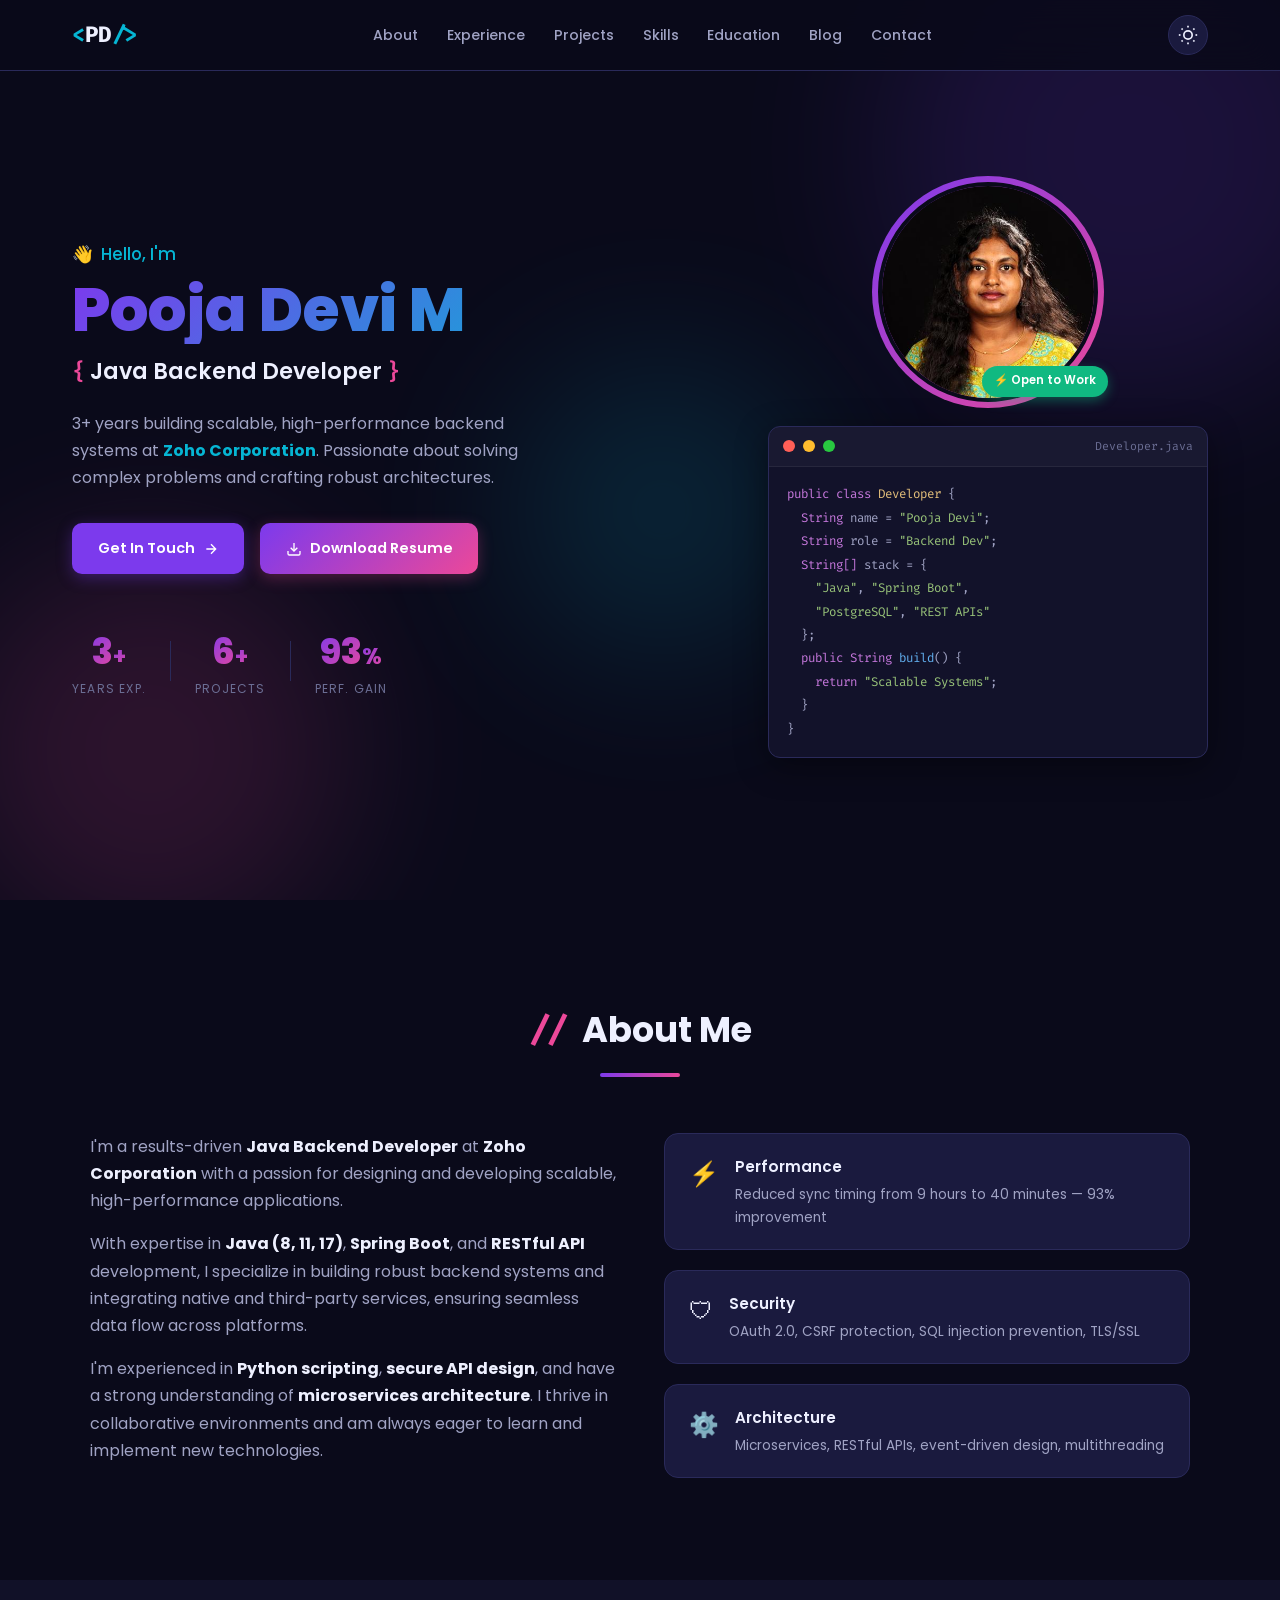
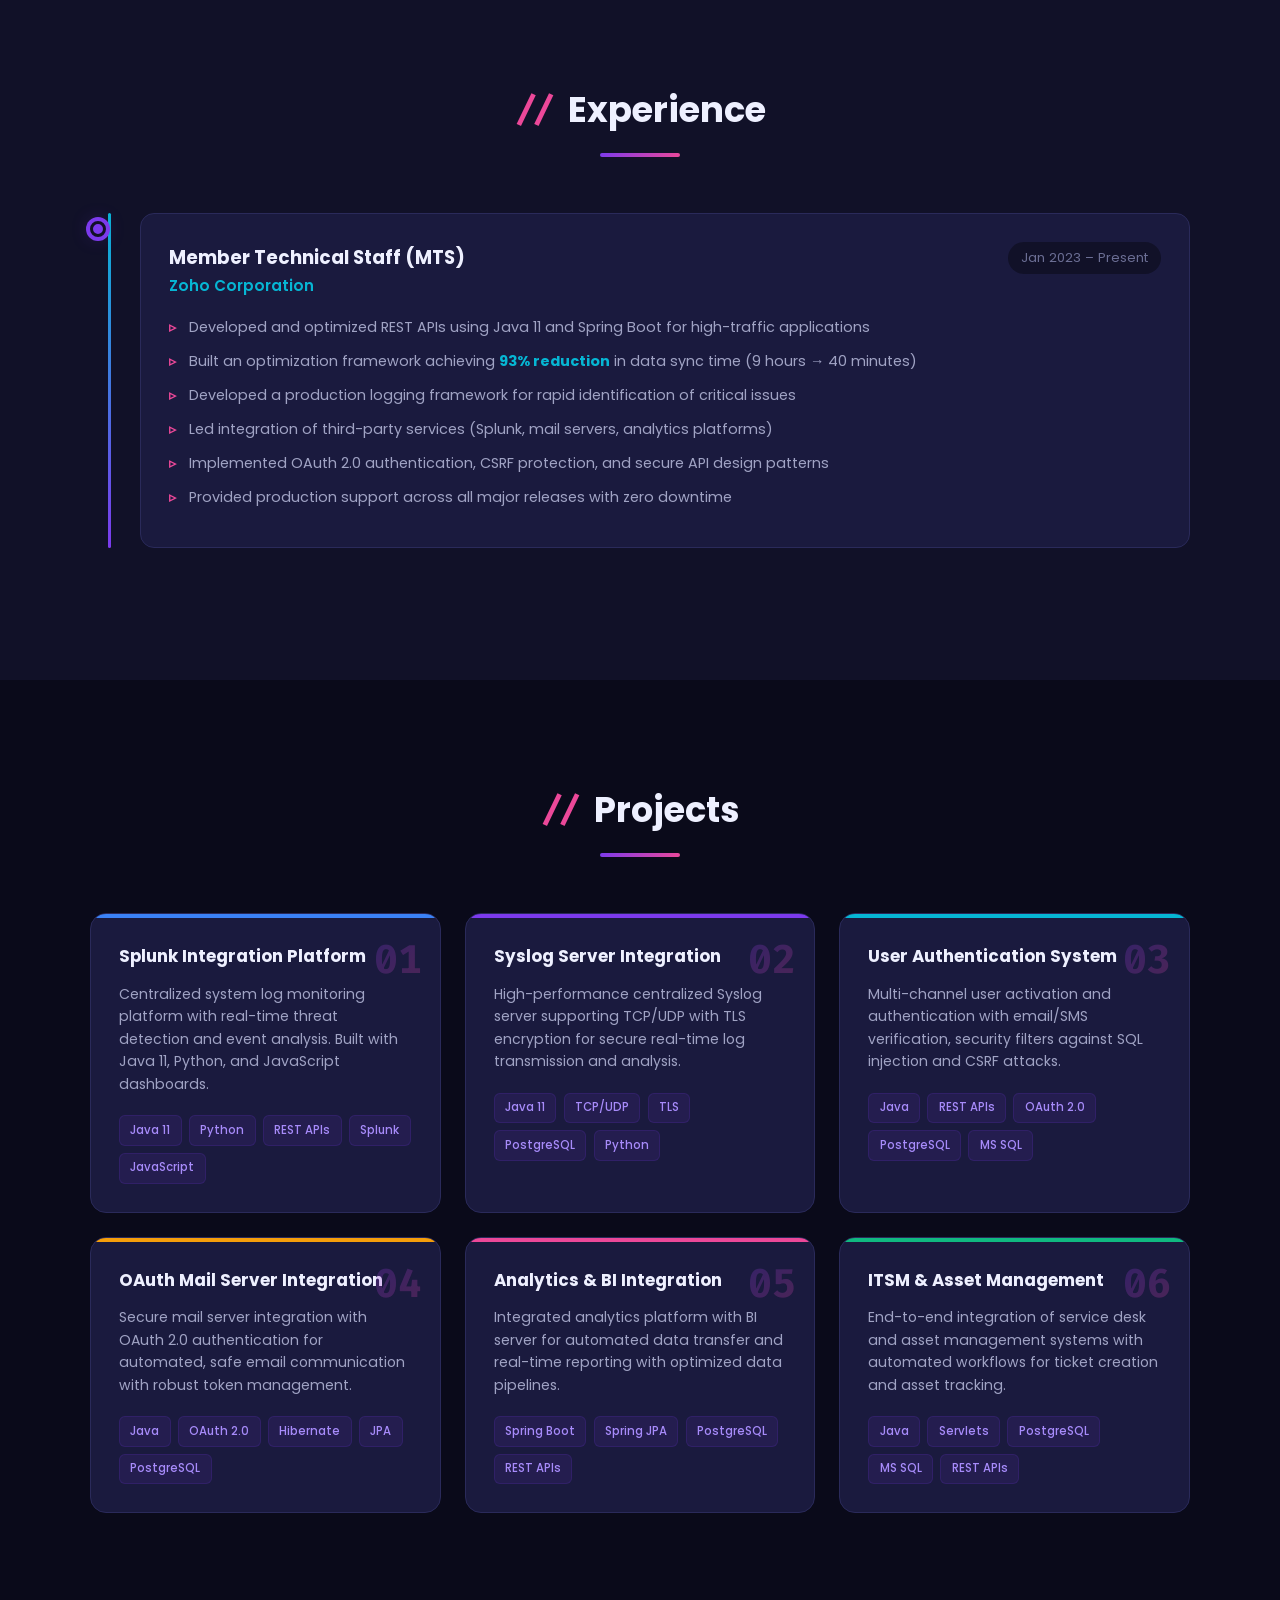
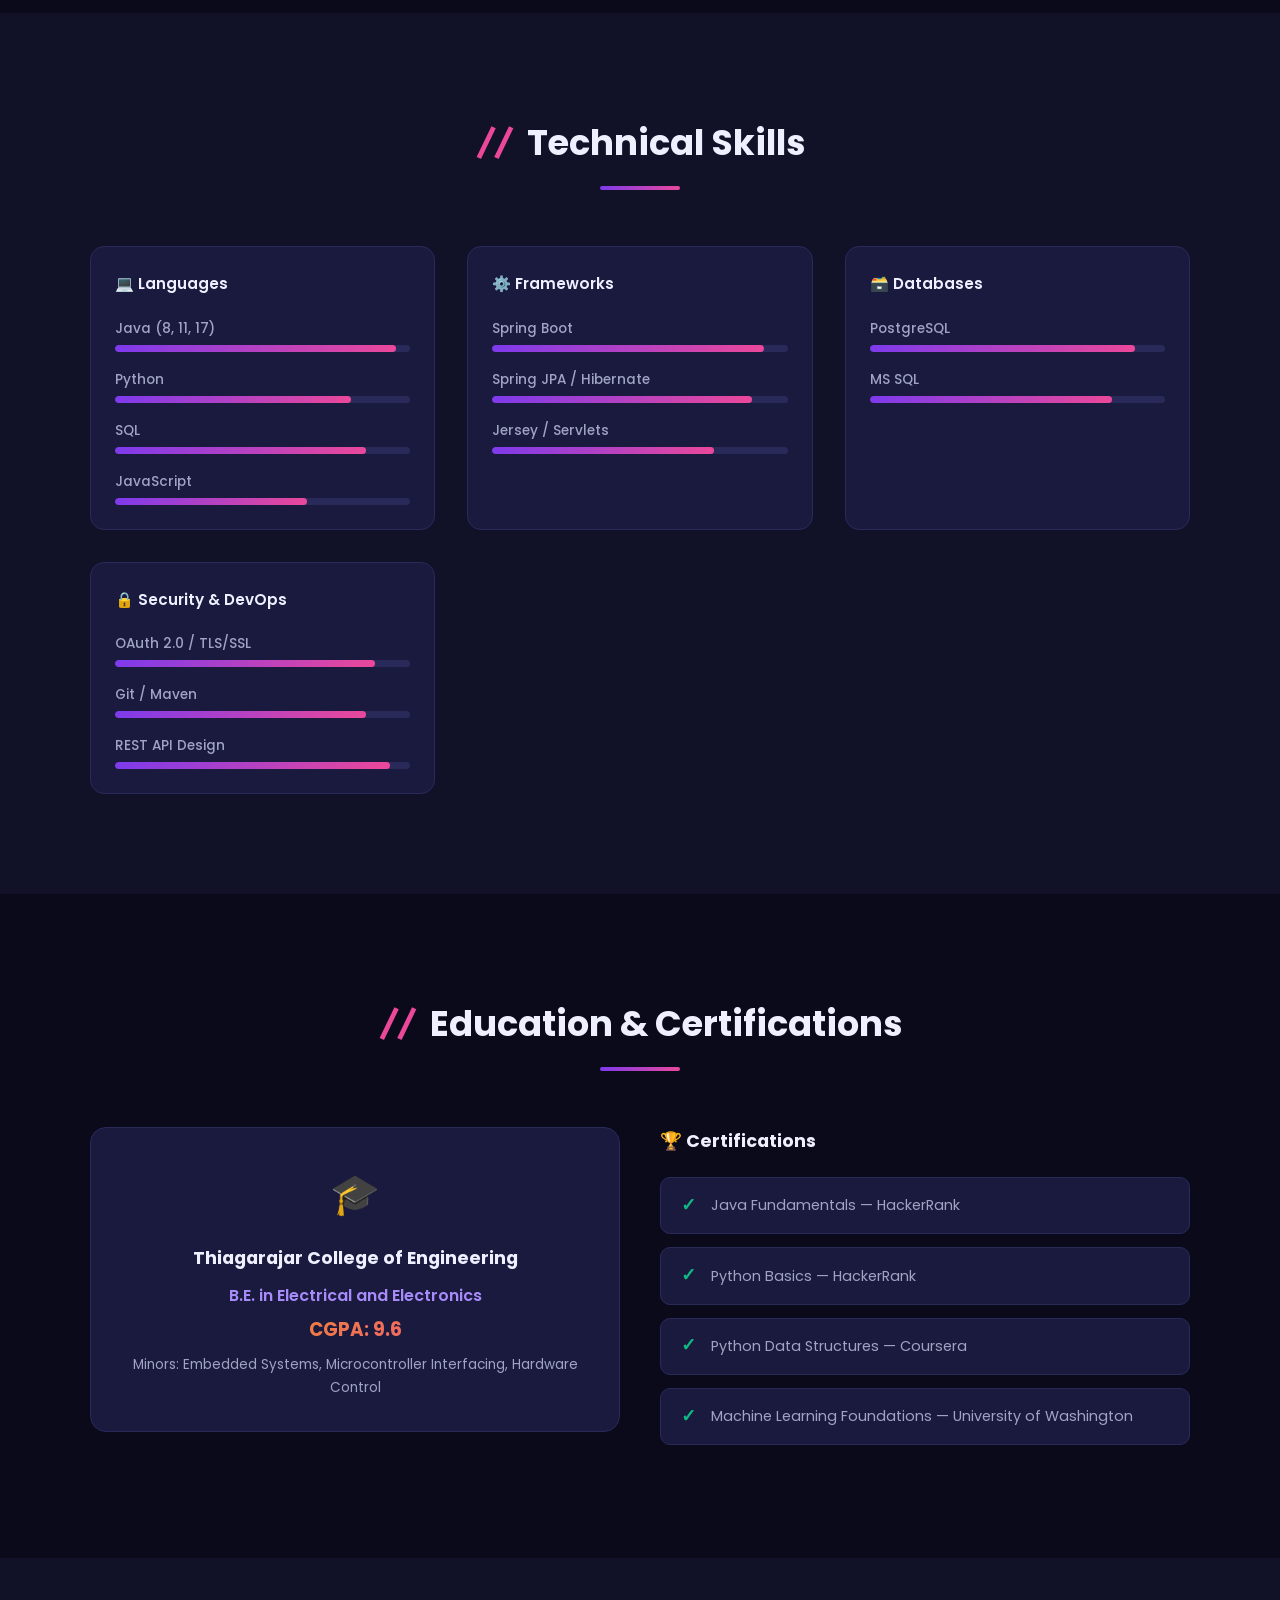
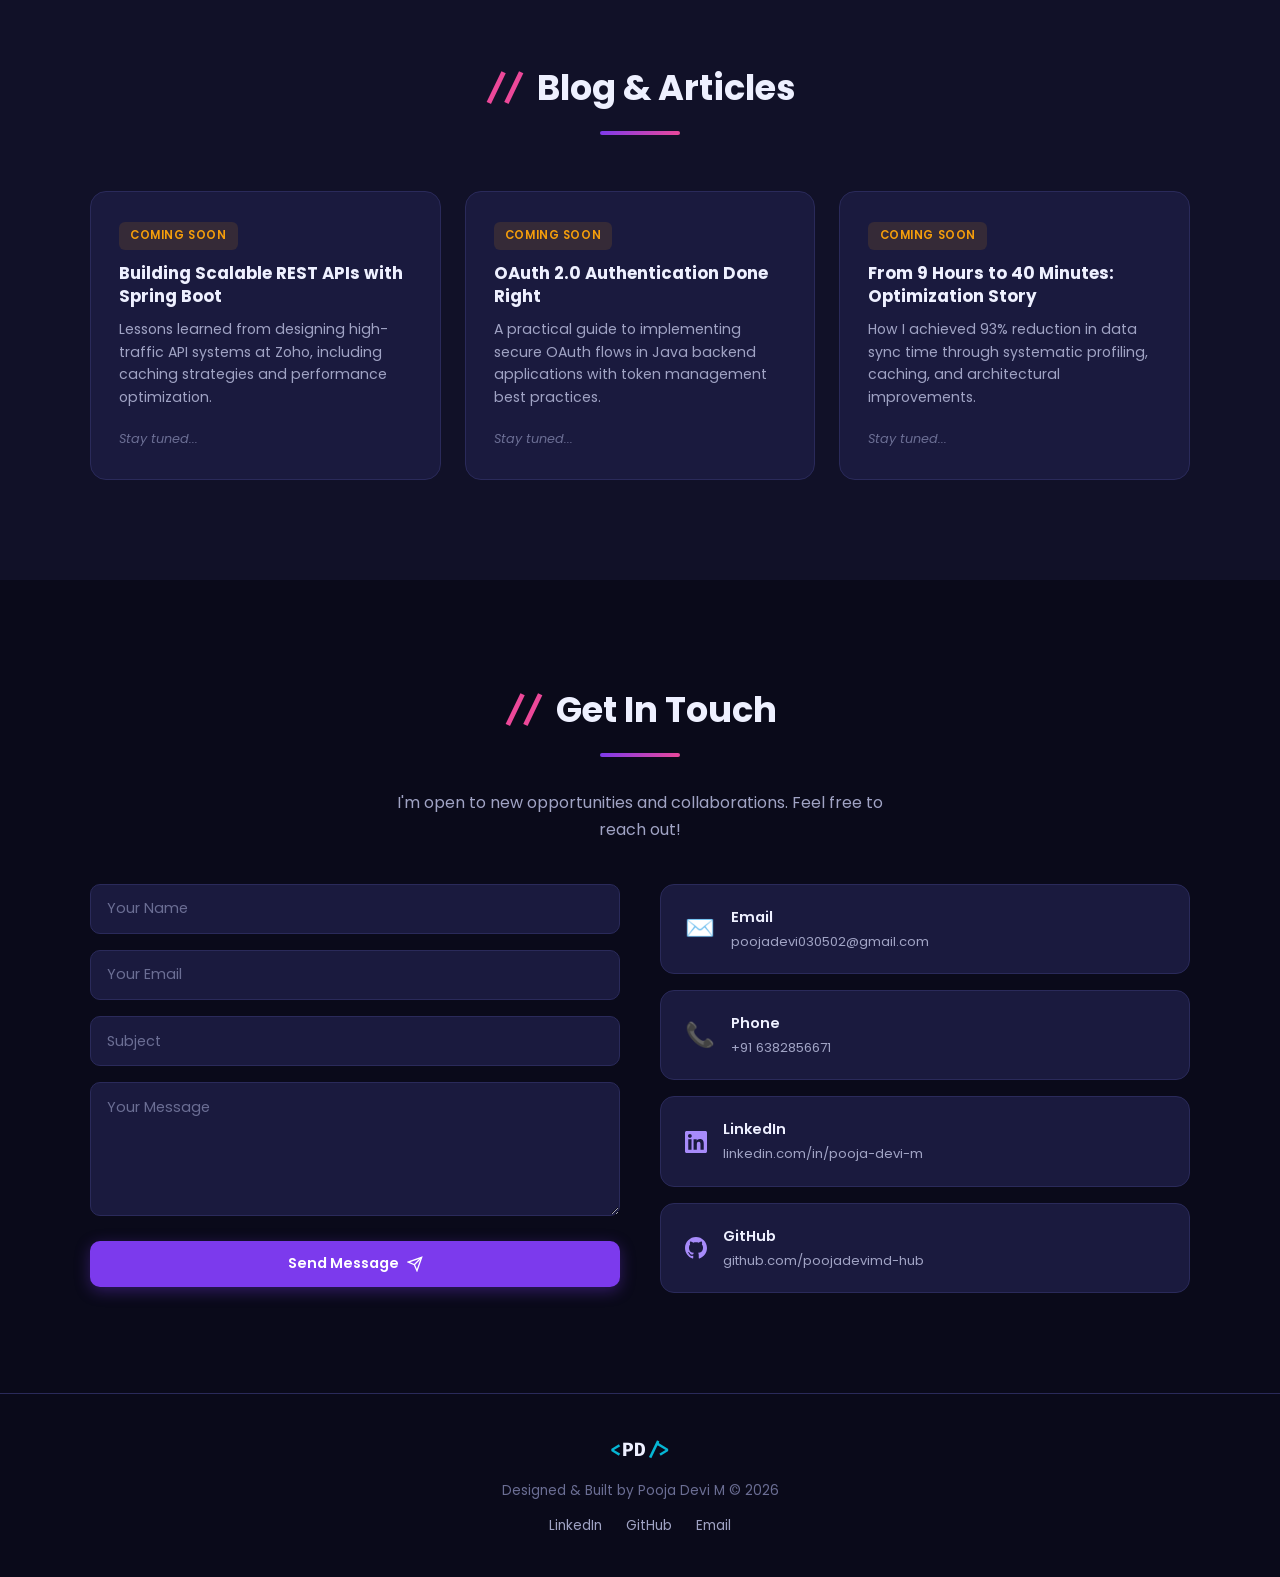
==== index.html @ 7bd1b2b3 "Initial commit: Portfolio website" ====
<!DOCTYPE html>
<html lang="en" data-theme="dark">
<head>
    <meta charset="UTF-8">
    <meta name="viewport" content="width=device-width, initial-scale=1.0">
    <title>Pooja Devi M | Java Backend Developer</title>
    <meta name="description" content="Portfolio of Pooja Devi M — Java Backend Developer with 3+ years at Zoho Corporation. Spring Boot, REST APIs, Microservices.">
    <link rel="preconnect" href="https://fonts.googleapis.com">
    <link href="https://fonts.googleapis.com/css2?family=Poppins:wght@300;400;500;600;700;800;900&family=Fira+Code:wght@400;500&display=swap" rel="stylesheet">
    <link rel="stylesheet" href="style.css">
</head>
<body>
    <!-- Navigation -->
    <nav class="navbar" id="navbar">
        <div class="nav-container">
            <a href="#hero" class="nav-logo"><span class="logo-bracket">&lt;</span>PD<span class="logo-bracket">/&gt;</span></a>
            <ul class="nav-links" id="navLinks">
                <li><a href="#about">About</a></li>
                <li><a href="#experience">Experience</a></li>
                <li><a href="#projects">Projects</a></li>
                <li><a href="#skills">Skills</a></li>
                <li><a href="#education">Education</a></li>
                <li><a href="#blog">Blog</a></li>
                <li><a href="#contact">Contact</a></li>
            </ul>
            <div class="nav-right">
                <button class="theme-toggle" id="themeToggle" aria-label="Toggle theme">
                    <svg class="icon-sun" width="20" height="20" viewBox="0 0 24 24" fill="none" stroke="currentColor" stroke-width="2"><circle cx="12" cy="12" r="5"/><line x1="12" y1="1" x2="12" y2="3"/><line x1="12" y1="21" x2="12" y2="23"/><line x1="4.22" y1="4.22" x2="5.64" y2="5.64"/><line x1="18.36" y1="18.36" x2="19.78" y2="19.78"/><line x1="1" y1="12" x2="3" y2="12"/><line x1="21" y1="12" x2="23" y2="12"/><line x1="4.22" y1="19.78" x2="5.64" y2="18.36"/><line x1="18.36" y1="5.64" x2="19.78" y2="4.22"/></svg>
                    <svg class="icon-moon" width="20" height="20" viewBox="0 0 24 24" fill="none" stroke="currentColor" stroke-width="2"><path d="M21 12.79A9 9 0 1 1 11.21 3 7 7 0 0 0 21 12.79z"/></svg>
                </button>
                <button class="nav-toggle" id="navToggle" aria-label="Toggle navigation">
                    <span></span><span></span><span></span>
                </button>
            </div>
        </div>
    </nav>

    <!-- Hero Section -->
    <section class="hero" id="hero">
        <div class="hero-bg-shapes">
            <div class="shape shape-1"></div>
            <div class="shape shape-2"></div>
            <div class="shape shape-3"></div>
        </div>
        <div class="hero-container">
            <div class="hero-content">
                <p class="hero-greeting">
                    <span class="greeting-wave">&#128075;</span> Hello, I'm
                </p>
                <h1 class="hero-name">Pooja Devi M</h1>
                <h2 class="hero-title">
                    <span class="title-prefix">&#123;</span>
                    Java Backend Developer
                    <span class="title-prefix">&#125;</span>
                </h2>
                <p class="hero-desc">3+ years building scalable, high-performance backend systems at <strong>Zoho Corporation</strong>. Passionate about solving complex problems and crafting robust architectures.</p>
                <div class="hero-buttons">
                    <a href="#contact" class="btn btn-primary">
                        <span>Get In Touch</span>
                        <svg width="16" height="16" viewBox="0 0 24 24" fill="none" stroke="currentColor" stroke-width="2"><path d="M5 12h14M12 5l7 7-7 7"/></svg>
                    </a>
                    <a href="CV_Pooja_Devi.pdf" download class="btn btn-gradient">
                        <svg width="16" height="16" viewBox="0 0 24 24" fill="none" stroke="currentColor" stroke-width="2"><path d="M21 15v4a2 2 0 0 1-2 2H5a2 2 0 0 1-2-2v-4"/><polyline points="7 10 12 15 17 10"/><line x1="12" y1="15" x2="12" y2="3"/></svg>
                        <span>Download Resume</span>
                    </a>
                </div>
                <div class="hero-stats">
                    <div class="stat">
                        <span class="stat-number" data-count="3">0</span><span class="stat-plus">+</span>
                        <span class="stat-label">Years Exp.</span>
                    </div>
                    <div class="stat-divider"></div>
                    <div class="stat">
                        <span class="stat-number" data-count="6">0</span><span class="stat-plus">+</span>
                        <span class="stat-label">Projects</span>
                    </div>
                    <div class="stat-divider"></div>
                    <div class="stat">
                        <span class="stat-number" data-count="93">0</span><span class="stat-plus">%</span>
                        <span class="stat-label">Perf. Gain</span>
                    </div>
                </div>
            </div>
            <div class="hero-visual">
                <div class="profile-wrapper">
                    <div class="profile-ring"></div>
                    <img src="pooja.png" alt="Pooja Devi M" class="profile-photo">
                    <div class="profile-badge">
                        <span>&#9889;</span> Open to Work
                    </div>
                </div>
                <div class="code-window">
                    <div class="code-header">
                        <span class="dot red"></span>
                        <span class="dot yellow"></span>
                        <span class="dot green"></span>
                        <span class="code-filename">Developer.java</span>
                    </div>
                    <pre class="code-body"><code><span class="kw">public class</span> <span class="cls">Developer</span> {
  <span class="kw">String</span> name = <span class="str">"Pooja Devi"</span>;
  <span class="kw">String</span> role = <span class="str">"Backend Dev"</span>;
  <span class="kw">String[]</span> stack = {
    <span class="str">"Java"</span>, <span class="str">"Spring Boot"</span>,
    <span class="str">"PostgreSQL"</span>, <span class="str">"REST APIs"</span>
  };
  <span class="kw">public String</span> <span class="fn">build</span>() {
    <span class="kw">return</span> <span class="str">"Scalable Systems"</span>;
  }
}</code></pre>
                </div>
            </div>
        </div>
    </section>

    <!-- About Section -->
    <section class="section" id="about">
        <div class="container">
            <h2 class="section-title"><span class="title-accent">//</span> About Me</h2>
            <div class="about-grid">
                <div class="about-text">
                    <p>I'm a results-driven <strong>Java Backend Developer</strong> at <strong>Zoho Corporation</strong> with a passion for designing and developing scalable, high-performance applications.</p>
                    <p>With expertise in <strong>Java (8, 11, 17)</strong>, <strong>Spring Boot</strong>, and <strong>RESTful API</strong> development, I specialize in building robust backend systems and integrating native and third-party services, ensuring seamless data flow across platforms.</p>
                    <p>I'm experienced in <strong>Python scripting</strong>, <strong>secure API design</strong>, and have a strong understanding of <strong>microservices architecture</strong>. I thrive in collaborative environments and am always eager to learn and implement new technologies.</p>
                </div>
                <div class="about-highlights">
                    <div class="highlight-card">
                        <div class="highlight-icon">&#9889;</div>
                        <div>
                            <h3>Performance</h3>
                            <p>Reduced sync timing from 9 hours to 40 minutes &mdash; 93% improvement</p>
                        </div>
                    </div>
                    <div class="highlight-card">
                        <div class="highlight-icon">&#128737;</div>
                        <div>
                            <h3>Security</h3>
                            <p>OAuth 2.0, CSRF protection, SQL injection prevention, TLS/SSL</p>
                        </div>
                    </div>
                    <div class="highlight-card">
                        <div class="highlight-icon">&#9881;&#65039;</div>
                        <div>
                            <h3>Architecture</h3>
                            <p>Microservices, RESTful APIs, event-driven design, multithreading</p>
                        </div>
                    </div>
                </div>
            </div>
        </div>
    </section>

    <!-- Experience Section -->
    <section class="section section-alt" id="experience">
        <div class="container">
            <h2 class="section-title"><span class="title-accent">//</span> Experience</h2>
            <div class="timeline">
                <div class="timeline-item">
                    <div class="timeline-marker">
                        <div class="timeline-dot"></div>
                    </div>
                    <div class="timeline-content">
                        <div class="timeline-header">
                            <div>
                                <h3>Member Technical Staff (MTS)</h3>
                                <span class="timeline-company">Zoho Corporation</span>
                            </div>
                            <span class="timeline-date">Jan 2023 &ndash; Present</span>
                        </div>
                        <ul class="timeline-details">
                            <li>Developed and optimized REST APIs using Java 11 and Spring Boot for high-traffic applications</li>
                            <li>Built an optimization framework achieving <strong>93% reduction</strong> in data sync time (9 hours &rarr; 40 minutes)</li>
                            <li>Developed a production logging framework for rapid identification of critical issues</li>
                            <li>Led integration of third-party services (Splunk, mail servers, analytics platforms)</li>
                            <li>Implemented OAuth 2.0 authentication, CSRF protection, and secure API design patterns</li>
                            <li>Provided production support across all major releases with zero downtime</li>
                        </ul>
                    </div>
                </div>
            </div>
        </div>
    </section>

    <!-- Projects Section -->
    <section class="section" id="projects">
        <div class="container">
            <h2 class="section-title"><span class="title-accent">//</span> Projects</h2>
            <div class="projects-grid">
                <div class="project-card" data-color="blue">
                    <div class="project-number">01</div>
                    <h3>Splunk Integration Platform</h3>
                    <p>Centralized system log monitoring platform with real-time threat detection and event analysis. Built with Java 11, Python, and JavaScript dashboards.</p>
                    <div class="project-tags">
                        <span>Java 11</span><span>Python</span><span>REST APIs</span><span>Splunk</span><span>JavaScript</span>
                    </div>
                </div>
                <div class="project-card" data-color="purple">
                    <div class="project-number">02</div>
                    <h3>Syslog Server Integration</h3>
                    <p>High-performance centralized Syslog server supporting TCP/UDP with TLS encryption for secure real-time log transmission and analysis.</p>
                    <div class="project-tags">
                        <span>Java 11</span><span>TCP/UDP</span><span>TLS</span><span>PostgreSQL</span><span>Python</span>
                    </div>
                </div>
                <div class="project-card" data-color="teal">
                    <div class="project-number">03</div>
                    <h3>User Authentication System</h3>
                    <p>Multi-channel user activation and authentication with email/SMS verification, security filters against SQL injection and CSRF attacks.</p>
                    <div class="project-tags">
                        <span>Java</span><span>REST APIs</span><span>OAuth 2.0</span><span>PostgreSQL</span><span>MS SQL</span>
                    </div>
                </div>
                <div class="project-card" data-color="orange">
                    <div class="project-number">04</div>
                    <h3>OAuth Mail Server Integration</h3>
                    <p>Secure mail server integration with OAuth 2.0 authentication for automated, safe email communication with robust token management.</p>
                    <div class="project-tags">
                        <span>Java</span><span>OAuth 2.0</span><span>Hibernate</span><span>JPA</span><span>PostgreSQL</span>
                    </div>
                </div>
                <div class="project-card" data-color="pink">
                    <div class="project-number">05</div>
                    <h3>Analytics &amp; BI Integration</h3>
                    <p>Integrated analytics platform with BI server for automated data transfer and real-time reporting with optimized data pipelines.</p>
                    <div class="project-tags">
                        <span>Spring Boot</span><span>Spring JPA</span><span>PostgreSQL</span><span>REST APIs</span>
                    </div>
                </div>
                <div class="project-card" data-color="green">
                    <div class="project-number">06</div>
                    <h3>ITSM &amp; Asset Management</h3>
                    <p>End-to-end integration of service desk and asset management systems with automated workflows for ticket creation and asset tracking.</p>
                    <div class="project-tags">
                        <span>Java</span><span>Servlets</span><span>PostgreSQL</span><span>MS SQL</span><span>REST APIs</span>
                    </div>
                </div>
            </div>
        </div>
    </section>

    <!-- Skills Section -->
    <section class="section section-alt" id="skills">
        <div class="container">
            <h2 class="section-title"><span class="title-accent">//</span> Technical Skills</h2>
            <div class="skills-grid">
                <div class="skill-category">
                    <h3>&#128187; Languages</h3>
                    <div class="skill-items">
                        <div class="skill-item"><span class="skill-name">Java (8, 11, 17)</span><div class="skill-bar"><div class="skill-fill" data-width="95%"></div></div></div>
                        <div class="skill-item"><span class="skill-name">Python</span><div class="skill-bar"><div class="skill-fill" data-width="80%"></div></div></div>
                        <div class="skill-item"><span class="skill-name">SQL</span><div class="skill-bar"><div class="skill-fill" data-width="85%"></div></div></div>
                        <div class="skill-item"><span class="skill-name">JavaScript</span><div class="skill-bar"><div class="skill-fill" data-width="65%"></div></div></div>
                    </div>
                </div>
                <div class="skill-category">
                    <h3>&#9881;&#65039; Frameworks</h3>
                    <div class="skill-items">
                        <div class="skill-item"><span class="skill-name">Spring Boot</span><div class="skill-bar"><div class="skill-fill" data-width="92%"></div></div></div>
                        <div class="skill-item"><span class="skill-name">Spring JPA / Hibernate</span><div class="skill-bar"><div class="skill-fill" data-width="88%"></div></div></div>
                        <div class="skill-item"><span class="skill-name">Jersey / Servlets</span><div class="skill-bar"><div class="skill-fill" data-width="75%"></div></div></div>
                    </div>
                </div>
                <div class="skill-category">
                    <h3>&#128451;&#65039; Databases</h3>
                    <div class="skill-items">
                        <div class="skill-item"><span class="skill-name">PostgreSQL</span><div class="skill-bar"><div class="skill-fill" data-width="90%"></div></div></div>
                        <div class="skill-item"><span class="skill-name">MS SQL</span><div class="skill-bar"><div class="skill-fill" data-width="82%"></div></div></div>
                    </div>
                </div>
                <div class="skill-category">
                    <h3>&#128274; Security &amp; DevOps</h3>
                    <div class="skill-items">
                        <div class="skill-item"><span class="skill-name">OAuth 2.0 / TLS/SSL</span><div class="skill-bar"><div class="skill-fill" data-width="88%"></div></div></div>
                        <div class="skill-item"><span class="skill-name">Git / Maven</span><div class="skill-bar"><div class="skill-fill" data-width="85%"></div></div></div>
                        <div class="skill-item"><span class="skill-name">REST API Design</span><div class="skill-bar"><div class="skill-fill" data-width="93%"></div></div></div>
                    </div>
                </div>
            </div>
        </div>
    </section>

    <!-- Education & Certifications -->
    <section class="section" id="education">
        <div class="container">
            <h2 class="section-title"><span class="title-accent">//</span> Education &amp; Certifications</h2>
            <div class="edu-grid">
                <div class="edu-card">
                    <div class="edu-icon">&#127891;</div>
                    <h3>Thiagarajar College of Engineering</h3>
                    <p class="edu-degree">B.E. in Electrical and Electronics</p>
                    <p class="edu-gpa">CGPA: 9.6</p>
                    <p class="edu-minor">Minors: Embedded Systems, Microcontroller Interfacing, Hardware Control</p>
                </div>
                <div class="cert-list">
                    <h3>&#127942; Certifications</h3>
                    <div class="cert-item">
                        <span class="cert-badge">&#10003;</span>
                        <span>Java Fundamentals &mdash; HackerRank</span>
                    </div>
                    <div class="cert-item">
                        <span class="cert-badge">&#10003;</span>
                        <span>Python Basics &mdash; HackerRank</span>
                    </div>
                    <div class="cert-item">
                        <span class="cert-badge">&#10003;</span>
                        <span>Python Data Structures &mdash; Coursera</span>
                    </div>
                    <div class="cert-item">
                        <span class="cert-badge">&#10003;</span>
                        <span>Machine Learning Foundations &mdash; University of Washington</span>
                    </div>
                </div>
            </div>
        </div>
    </section>

    <!-- Blog Section -->
    <section class="section section-alt" id="blog">
        <div class="container">
            <h2 class="section-title"><span class="title-accent">//</span> Blog &amp; Articles</h2>
            <div class="blog-grid">
                <div class="blog-card">
                    <div class="blog-tag">Coming Soon</div>
                    <h3>Building Scalable REST APIs with Spring Boot</h3>
                    <p>Lessons learned from designing high-traffic API systems at Zoho, including caching strategies and performance optimization.</p>
                    <span class="blog-date">Stay tuned...</span>
                </div>
                <div class="blog-card">
                    <div class="blog-tag">Coming Soon</div>
                    <h3>OAuth 2.0 Authentication Done Right</h3>
                    <p>A practical guide to implementing secure OAuth flows in Java backend applications with token management best practices.</p>
                    <span class="blog-date">Stay tuned...</span>
                </div>
                <div class="blog-card">
                    <div class="blog-tag">Coming Soon</div>
                    <h3>From 9 Hours to 40 Minutes: Optimization Story</h3>
                    <p>How I achieved 93% reduction in data sync time through systematic profiling, caching, and architectural improvements.</p>
                    <span class="blog-date">Stay tuned...</span>
                </div>
            </div>
        </div>
    </section>

    <!-- Contact Section -->
    <section class="section" id="contact">
        <div class="container">
            <h2 class="section-title"><span class="title-accent">//</span> Get In Touch</h2>
            <p class="contact-intro">I'm open to new opportunities and collaborations. Feel free to reach out!</p>
            <div class="contact-layout">
                <form class="contact-form" name="contact" method="POST" data-netlify="true" netlify-honeypot="bot-field">
                    <input type="hidden" name="form-name" value="contact">
                    <p class="hidden" style="display:none"><label>Don't fill this out: <input name="bot-field"></label></p>
                    <div class="form-group">
                        <input type="text" name="name" placeholder="Your Name" required>
                    </div>
                    <div class="form-group">
                        <input type="email" name="email" placeholder="Your Email" required>
                    </div>
                    <div class="form-group">
                        <input type="text" name="subject" placeholder="Subject">
                    </div>
                    <div class="form-group">
                        <textarea name="message" rows="5" placeholder="Your Message" required></textarea>
                    </div>
                    <button type="submit" class="btn btn-primary btn-submit">
                        <span>Send Message</span>
                        <svg width="16" height="16" viewBox="0 0 24 24" fill="none" stroke="currentColor" stroke-width="2"><path d="M22 2L11 13"/><path d="M22 2L15 22L11 13L2 9L22 2Z"/></svg>
                    </button>
                </form>
                <div class="contact-info">
                    <a href="mailto:poojadevi030502@gmail.com" class="contact-card">
                        <div class="contact-icon">&#9993;&#65039;</div>
                        <div>
                            <h3>Email</h3>
                            <p>poojadevi030502@gmail.com</p>
                        </div>
                    </a>
                    <a href="tel:+916382856671" class="contact-card">
                        <div class="contact-icon">&#128222;</div>
                        <div>
                            <h3>Phone</h3>
                            <p>+91 6382856671</p>
                        </div>
                    </a>
                    <a href="https://www.linkedin.com/in/pooja-devi-m-5741b11b1/" target="_blank" rel="noopener noreferrer" class="contact-card">
                        <div class="contact-icon">
                            <svg width="22" height="22" viewBox="0 0 24 24" fill="currentColor"><path d="M20.447 20.452h-3.554v-5.569c0-1.328-.027-3.037-1.852-3.037-1.853 0-2.136 1.445-2.136 2.939v5.667H9.351V9h3.414v1.561h.046c.477-.9 1.637-1.85 3.37-1.85 3.601 0 4.267 2.37 4.267 5.455v6.286zM5.337 7.433c-1.144 0-2.063-.926-2.063-2.065 0-1.138.92-2.063 2.063-2.063 1.14 0 2.064.925 2.064 2.063 0 1.139-.925 2.065-2.064 2.065zm1.782 13.019H3.555V9h3.564v11.452zM22.225 0H1.771C.792 0 0 .774 0 1.729v20.542C0 23.227.792 24 1.771 24h20.451C23.2 24 24 23.227 24 22.271V1.729C24 .774 23.2 0 22.222 0h.003z"/></svg>
                        </div>
                        <div>
                            <h3>LinkedIn</h3>
                            <p>linkedin.com/in/pooja-devi-m</p>
                        </div>
                    </a>
                    <a href="https://github.com/poojadevimd-hub" target="_blank" rel="noopener noreferrer" class="contact-card">
                        <div class="contact-icon">
                            <svg width="22" height="22" viewBox="0 0 24 24" fill="currentColor"><path d="M12 0c-6.626 0-12 5.373-12 12 0 5.302 3.438 9.8 8.207 11.387.599.111.793-.261.793-.577v-2.234c-3.338.726-4.033-1.416-4.033-1.416-.546-1.387-1.333-1.756-1.333-1.756-1.089-.745.083-.729.083-.729 1.205.084 1.839 1.237 1.839 1.237 1.07 1.834 2.807 1.304 3.492.997.107-.775.418-1.305.762-1.604-2.665-.305-5.467-1.334-5.467-5.931 0-1.311.469-2.381 1.236-3.221-.124-.303-.535-1.524.117-3.176 0 0 1.008-.322 3.301 1.23.957-.266 1.983-.399 3.003-.404 1.02.005 2.047.138 3.006.404 2.291-1.552 3.297-1.23 3.297-1.23.653 1.653.242 2.874.118 3.176.77.84 1.235 1.911 1.235 3.221 0 4.609-2.807 5.624-5.479 5.921.43.372.823 1.102.823 2.222v3.293c0 .319.192.694.801.576 4.765-1.589 8.199-6.086 8.199-11.386 0-6.627-5.373-12-12-12z"/></svg>
                        </div>
                        <div>
                            <h3>GitHub</h3>
                            <p>github.com/poojadevimd-hub</p>
                        </div>
                    </a>
                </div>
            </div>
        </div>
    </section>

    <!-- Footer -->
    <footer class="footer">
        <div class="footer-content">
            <span class="footer-logo"><span class="logo-bracket">&lt;</span>PD<span class="logo-bracket">/&gt;</span></span>
            <p>Designed &amp; Built by Pooja Devi M &copy; 2026</p>
            <div class="footer-links">
                <a href="https://www.linkedin.com/in/pooja-devi-m-5741b11b1/" target="_blank" rel="noopener noreferrer" aria-label="LinkedIn">LinkedIn</a>
                <a href="https://github.com/poojadevimd-hub" target="_blank" rel="noopener noreferrer" aria-label="GitHub">GitHub</a>
                <a href="mailto:poojadevi030502@gmail.com" aria-label="Email">Email</a>
            </div>
        </div>
    </footer>

    <script src="script.js"></script>
</body>
</html>
---- style.css ----
/* ==================== Reset & Variables ==================== */
*, *::before, *::after {
    margin: 0;
    padding: 0;
    box-sizing: border-box;
}

/* Dark Theme (default) */
[data-theme="dark"] {
    --bg: #0a0a1a;
    --bg-alt: #111128;
    --surface: #1a1a3e;
    --surface-hover: #252560;
    --text: #eef0ff;
    --text-muted: #a0a3c4;
    --text-dim: #6b6e94;
    --border: #2a2a5a;
    --shadow: rgba(0,0,0,0.4);
    --navbar-bg: rgba(10, 10, 26, 0.88);
    --code-bg: #12122a;
}

/* Light Theme */
[data-theme="light"] {
    --bg: #f5f3ff;
    --bg-alt: #ede9fe;
    --surface: #ffffff;
    --surface-hover: #f0ecff;
    --text: #1e1b4b;
    --text-muted: #4c4885;
    --text-dim: #7c78a9;
    --border: #d4d0f0;
    --shadow: rgba(100,80,200,0.1);
    --navbar-bg: rgba(245, 243, 255, 0.9);
    --code-bg: #1e1b4b;
}

:root {
    --primary: #7c3aed;
    --primary-dark: #6d28d9;
    --primary-light: #a78bfa;
    --accent-cyan: #06b6d4;
    --accent-pink: #ec4899;
    --accent-orange: #f59e0b;
    --accent-green: #10b981;
    --accent-blue: #3b82f6;
    --accent-red: #ef4444;
    --gradient-1: linear-gradient(135deg, #7c3aed, #ec4899);
    --gradient-2: linear-gradient(135deg, #06b6d4, #7c3aed);
    --gradient-3: linear-gradient(135deg, #f59e0b, #ec4899);
    --gradient-text: linear-gradient(135deg, #7c3aed, #06b6d4, #ec4899);
}

html {
    scroll-behavior: smooth;
    font-size: 16px;
}

body {
    font-family: 'Poppins', -apple-system, BlinkMacSystemFont, sans-serif;
    background: var(--bg);
    color: var(--text);
    line-height: 1.7;
    overflow-x: hidden;
    transition: background 0.4s, color 0.4s;
}

a {
    color: var(--primary-light);
    text-decoration: none;
    transition: color 0.3s;
}

a:hover { color: var(--accent-cyan); }

/* ==================== Navbar ==================== */
.navbar {
    position: fixed;
    top: 0;
    left: 0;
    width: 100%;
    z-index: 1000;
    background: var(--navbar-bg);
    backdrop-filter: blur(16px);
    border-bottom: 1px solid var(--border);
    transition: all 0.3s;
}

.navbar.scrolled {
    box-shadow: 0 4px 30px var(--shadow);
}

.nav-container {
    max-width: 1200px;
    margin: 0 auto;
    padding: 0 2rem;
    display: flex;
    justify-content: space-between;
    align-items: center;
    height: 70px;
}

.nav-logo {
    font-family: 'Fira Code', monospace;
    font-size: 1.4rem;
    font-weight: 700;
    color: var(--text);
}

.logo-bracket { color: var(--accent-cyan); }

.nav-links {
    list-style: none;
    display: flex;
    gap: 1.8rem;
}

.nav-links a {
    color: var(--text-muted);
    font-size: 0.88rem;
    font-weight: 500;
    transition: color 0.3s;
    position: relative;
}

.nav-links a::after {
    content: '';
    position: absolute;
    bottom: -4px;
    left: 0;
    width: 0;
    height: 2.5px;
    background: var(--gradient-1);
    border-radius: 2px;
    transition: width 0.3s;
}

.nav-links a:hover,
.nav-links a.active { color: var(--text); }

.nav-links a:hover::after,
.nav-links a.active::after { width: 100%; }

.nav-right {
    display: flex;
    align-items: center;
    gap: 0.75rem;
}

/* Theme Toggle */
.theme-toggle {
    background: var(--surface);
    border: 1px solid var(--border);
    border-radius: 50%;
    width: 40px;
    height: 40px;
    display: flex;
    align-items: center;
    justify-content: center;
    cursor: pointer;
    color: var(--text);
    transition: all 0.3s;
}

.theme-toggle:hover {
    border-color: var(--primary);
    transform: rotate(15deg);
}

[data-theme="dark"] .icon-moon { display: none; }
[data-theme="light"] .icon-sun { display: none; }

/* Mobile Toggle */
.nav-toggle {
    display: none;
    flex-direction: column;
    gap: 5px;
    background: none;
    border: none;
    cursor: pointer;
    padding: 4px;
}

.nav-toggle span {
    width: 24px;
    height: 2.5px;
    background: var(--text);
    border-radius: 2px;
    transition: all 0.3s;
}

/* ==================== Hero ==================== */
.hero {
    min-height: 100vh;
    position: relative;
    overflow: hidden;
}

.hero-bg-shapes {
    position: absolute;
    inset: 0;
    pointer-events: none;
    overflow: hidden;
}

.shape {
    position: absolute;
    border-radius: 50%;
    filter: blur(80px);
    opacity: 0.15;
}

[data-theme="light"] .shape { opacity: 0.1; }

.shape-1 {
    width: 500px;
    height: 500px;
    background: var(--primary);
    top: -100px;
    right: -100px;
    animation: float 8s ease-in-out infinite;
}

.shape-2 {
    width: 400px;
    height: 400px;
    background: var(--accent-pink);
    bottom: -50px;
    left: -50px;
    animation: float 10s ease-in-out infinite reverse;
}

.shape-3 {
    width: 300px;
    height: 300px;
    background: var(--accent-cyan);
    top: 40%;
    left: 40%;
    animation: float 12s ease-in-out infinite;
}

@keyframes float {
    0%, 100% { transform: translate(0, 0) scale(1); }
    33% { transform: translate(30px, -30px) scale(1.05); }
    66% { transform: translate(-20px, 20px) scale(0.95); }
}

.hero-container {
    max-width: 1200px;
    margin: 0 auto;
    padding: 120px 2rem 80px;
    display: flex;
    align-items: center;
    justify-content: space-between;
    gap: 3rem;
    min-height: 100vh;
    position: relative;
    z-index: 1;
}

.hero-content {
    flex: 1;
    max-width: 560px;
}

.hero-greeting {
    color: var(--accent-cyan);
    font-size: 1.05rem;
    font-weight: 500;
    margin-bottom: 0.5rem;
    display: flex;
    align-items: center;
    gap: 0.5rem;
}

.greeting-wave {
    display: inline-block;
    animation: wave 2.5s ease-in-out infinite;
    transform-origin: 70% 70%;
}

@keyframes wave {
    0%, 60%, 100% { transform: rotate(0); }
    10%, 30% { transform: rotate(14deg); }
    20% { transform: rotate(-8deg); }
    40% { transform: rotate(-4deg); }
    50% { transform: rotate(10deg); }
}

.hero-name {
    font-size: 3.8rem;
    font-weight: 800;
    line-height: 1.1;
    margin-bottom: 0.5rem;
    background: var(--gradient-text);
    background-size: 200% 200%;
    -webkit-background-clip: text;
    -webkit-text-fill-color: transparent;
    background-clip: text;
    animation: gradientShift 4s ease infinite;
}

@keyframes gradientShift {
    0%, 100% { background-position: 0% 50%; }
    50% { background-position: 100% 50%; }
}

.hero-title {
    font-size: 1.4rem;
    font-weight: 600;
    color: var(--text);
    margin-bottom: 1.2rem;
}

.title-prefix {
    color: var(--accent-pink);
    font-family: 'Fira Code', monospace;
}

.hero-desc {
    color: var(--text-muted);
    font-size: 1rem;
    margin-bottom: 2rem;
    max-width: 480px;
}

.hero-desc strong { color: var(--accent-cyan); }

.hero-buttons {
    display: flex;
    gap: 1rem;
    margin-bottom: 3rem;
    flex-wrap: wrap;
}

/* Buttons */
.btn {
    padding: 0.8rem 1.6rem;
    border-radius: 10px;
    font-weight: 600;
    font-size: 0.9rem;
    cursor: pointer;
    transition: all 0.3s;
    display: inline-flex;
    align-items: center;
    gap: 0.5rem;
    text-align: center;
    border: none;
    font-family: inherit;
}

.btn-primary {
    background: var(--primary);
    color: #fff;
    box-shadow: 0 4px 15px rgba(124, 58, 237, 0.35);
}

.btn-primary:hover {
    background: var(--primary-dark);
    color: #fff;
    transform: translateY(-3px);
    box-shadow: 0 8px 25px rgba(124, 58, 237, 0.45);
}

.btn-gradient {
    background: var(--gradient-1);
    color: #fff;
    box-shadow: 0 4px 15px rgba(236, 72, 153, 0.3);
}

.btn-gradient:hover {
    color: #fff;
    transform: translateY(-3px);
    box-shadow: 0 8px 25px rgba(236, 72, 153, 0.4);
}

/* Stats */
.hero-stats {
    display: flex;
    align-items: center;
    gap: 1.5rem;
}

.stat { text-align: center; }

.stat-number {
    display: inline;
    font-size: 2.2rem;
    font-weight: 800;
    background: var(--gradient-1);
    -webkit-background-clip: text;
    -webkit-text-fill-color: transparent;
    background-clip: text;
}

.stat-plus {
    font-size: 1.4rem;
    font-weight: 700;
    background: var(--gradient-1);
    -webkit-background-clip: text;
    -webkit-text-fill-color: transparent;
    background-clip: text;
}

.stat-label {
    display: block;
    font-size: 0.75rem;
    color: var(--text-dim);
    text-transform: uppercase;
    letter-spacing: 0.1em;
    margin-top: -2px;
}

.stat-divider {
    width: 1px;
    height: 40px;
    background: var(--border);
}

/* Hero Visual */
.hero-visual {
    flex: 1;
    max-width: 440px;
    display: flex;
    flex-direction: column;
    align-items: center;
    gap: 1.5rem;
}

/* Profile Photo */
.profile-wrapper {
    position: relative;
    width: 220px;
    height: 220px;
}

.profile-ring {
    position: absolute;
    inset: -6px;
    border-radius: 50%;
    background: var(--gradient-1);
    animation: spin 6s linear infinite;
}

@keyframes spin {
    to { transform: rotate(360deg); }
}

.profile-photo {
    position: relative;
    width: 220px;
    height: 220px;
    border-radius: 50%;
    object-fit: cover;
    border: 4px solid var(--bg);
    z-index: 1;
}

.profile-badge {
    position: absolute;
    bottom: 5px;
    right: -10px;
    background: var(--accent-green);
    color: #fff;
    font-size: 0.72rem;
    font-weight: 600;
    padding: 0.35rem 0.75rem;
    border-radius: 20px;
    z-index: 2;
    white-space: nowrap;
    box-shadow: 0 4px 12px rgba(16, 185, 129, 0.4);
}

/* Code Window */
.code-window {
    background: var(--code-bg);
    border-radius: 12px;
    overflow: hidden;
    box-shadow: 0 8px 32px var(--shadow);
    border: 1px solid var(--border);
    width: 100%;
}

.code-header {
    display: flex;
    align-items: center;
    gap: 8px;
    padding: 10px 14px;
    background: rgba(255,255,255,0.03);
    border-bottom: 1px solid rgba(255,255,255,0.06);
}

.dot { width: 12px; height: 12px; border-radius: 50%; }
.dot.red { background: #ff5f57; }
.dot.yellow { background: #febc2e; }
.dot.green { background: #28c840; }

.code-filename {
    margin-left: auto;
    font-size: 0.72rem;
    color: #6b6e94;
    font-family: 'Fira Code', monospace;
}

.code-body {
    padding: 1rem 1.1rem;
    font-size: 0.78rem;
    line-height: 1.8;
    overflow-x: auto;
}

.code-body code {
    font-family: 'Fira Code', monospace;
    color: #a0a3c4;
}

.kw { color: #c678dd; }
.cls { color: #e5c07b; }
.str { color: #98c379; }
.fn { color: #61afef; }

/* ==================== Sections ==================== */
.section {
    padding: 100px 2rem;
    transition: background 0.4s;
}

.section-alt { background: var(--bg-alt); }

.container {
    max-width: 1100px;
    margin: 0 auto;
}

.section-title {
    font-size: 2.2rem;
    font-weight: 700;
    text-align: center;
    margin-bottom: 3.5rem;
}

.title-accent {
    color: var(--accent-pink);
    font-family: 'Fira Code', monospace;
    margin-right: 0.3rem;
}

.section-title::after {
    content: '';
    display: block;
    width: 80px;
    height: 4px;
    background: var(--gradient-1);
    margin: 12px auto 0;
    border-radius: 2px;
}

/* ==================== About ==================== */
.about-grid {
    display: grid;
    grid-template-columns: 1fr 1fr;
    gap: 3rem;
    align-items: start;
}

.about-text p {
    margin-bottom: 1rem;
    color: var(--text-muted);
}

.about-text strong { color: var(--text); }

.about-highlights {
    display: flex;
    flex-direction: column;
    gap: 1.25rem;
}

.highlight-card {
    background: var(--surface);
    border: 1px solid var(--border);
    padding: 1.25rem 1.5rem;
    border-radius: 14px;
    display: flex;
    align-items: flex-start;
    gap: 1rem;
    transition: all 0.3s;
}

.highlight-card:hover {
    transform: translateY(-3px);
    box-shadow: 0 8px 24px var(--shadow);
    border-color: var(--primary);
}

.highlight-icon { font-size: 1.5rem; flex-shrink: 0; }

.highlight-card h3 {
    font-size: 0.95rem;
    font-weight: 600;
    margin-bottom: 0.2rem;
}

.highlight-card p {
    color: var(--text-muted);
    font-size: 0.85rem;
}

/* ==================== Experience / Timeline ==================== */
.timeline {
    position: relative;
    padding-left: 50px;
}

.timeline::before {
    content: '';
    position: absolute;
    left: 18px;
    top: 0;
    bottom: 0;
    width: 3px;
    background: var(--gradient-2);
    border-radius: 3px;
}

.timeline-item {
    position: relative;
    margin-bottom: 2rem;
}

.timeline-marker {
    position: absolute;
    left: -50px;
    top: 8px;
}

.timeline-dot {
    width: 16px;
    height: 16px;
    border-radius: 50%;
    background: var(--primary);
    border: 3px solid var(--bg-alt);
    box-shadow: 0 0 0 4px var(--primary), 0 0 20px rgba(124,58,237,0.3);
}

.timeline-content {
    background: var(--surface);
    border: 1px solid var(--border);
    border-radius: 14px;
    padding: 1.75rem;
    transition: all 0.3s;
}

.timeline-content:hover {
    box-shadow: 0 8px 32px var(--shadow);
    border-color: var(--primary);
}

.timeline-header {
    display: flex;
    justify-content: space-between;
    align-items: flex-start;
    flex-wrap: wrap;
    gap: 0.5rem;
    margin-bottom: 1rem;
}

.timeline-header h3 {
    font-size: 1.15rem;
    font-weight: 700;
}

.timeline-company {
    color: var(--accent-cyan);
    font-weight: 600;
    font-size: 0.95rem;
    display: block;
}

.timeline-date {
    color: var(--text-dim);
    font-size: 0.82rem;
    background: var(--bg-alt);
    padding: 0.3rem 0.8rem;
    border-radius: 20px;
    white-space: nowrap;
}

.timeline-details { list-style: none; }

.timeline-details li {
    position: relative;
    padding-left: 1.25rem;
    margin-bottom: 0.6rem;
    color: var(--text-muted);
    font-size: 0.9rem;
}

.timeline-details li::before {
    content: '▹';
    position: absolute;
    left: 0;
    color: var(--accent-pink);
    font-weight: 700;
}

.timeline-details strong { color: var(--accent-cyan); }

/* ==================== Projects ==================== */
.projects-grid {
    display: grid;
    grid-template-columns: repeat(auto-fit, minmax(320px, 1fr));
    gap: 1.5rem;
}

.project-card {
    background: var(--surface);
    border: 1px solid var(--border);
    border-radius: 16px;
    padding: 1.75rem;
    transition: all 0.4s;
    position: relative;
    overflow: hidden;
}

.project-card::before {
    content: '';
    position: absolute;
    top: 0;
    left: 0;
    right: 0;
    height: 4px;
    border-radius: 16px 16px 0 0;
}

.project-card[data-color="blue"]::before { background: var(--accent-blue); }
.project-card[data-color="purple"]::before { background: var(--primary); }
.project-card[data-color="teal"]::before { background: var(--accent-cyan); }
.project-card[data-color="orange"]::before { background: var(--accent-orange); }
.project-card[data-color="pink"]::before { background: var(--accent-pink); }
.project-card[data-color="green"]::before { background: var(--accent-green); }

.project-card:hover {
    transform: translateY(-6px);
    box-shadow: 0 12px 40px var(--shadow);
    border-color: var(--primary);
}

.project-number {
    font-size: 2.5rem;
    font-weight: 900;
    background: var(--gradient-1);
    -webkit-background-clip: text;
    -webkit-text-fill-color: transparent;
    background-clip: text;
    opacity: 0.25;
    position: absolute;
    top: 12px;
    right: 18px;
    font-family: 'Fira Code', monospace;
}

.project-card h3 {
    font-size: 1.05rem;
    font-weight: 700;
    margin-bottom: 0.75rem;
}

.project-card p {
    color: var(--text-muted);
    font-size: 0.88rem;
    margin-bottom: 1.25rem;
    line-height: 1.6;
}

.project-tags {
    display: flex;
    flex-wrap: wrap;
    gap: 0.45rem;
}

.project-tags span {
    background: rgba(124,58,237,0.1);
    color: var(--primary-light);
    padding: 0.28rem 0.65rem;
    border-radius: 6px;
    font-size: 0.72rem;
    font-weight: 500;
    border: 1px solid rgba(124,58,237,0.15);
}

[data-theme="light"] .project-tags span {
    background: rgba(124,58,237,0.08);
    color: var(--primary-dark);
}

/* ==================== Skills ==================== */
.skills-grid {
    display: grid;
    grid-template-columns: repeat(auto-fit, minmax(260px, 1fr));
    gap: 2rem;
}

.skill-category {
    background: var(--surface);
    border: 1px solid var(--border);
    border-radius: 14px;
    padding: 1.5rem;
    transition: all 0.3s;
}

.skill-category:hover {
    border-color: var(--primary);
    box-shadow: 0 8px 24px var(--shadow);
}

.skill-category h3 {
    font-size: 0.95rem;
    font-weight: 600;
    color: var(--text);
    margin-bottom: 1.25rem;
}

.skill-items {
    display: flex;
    flex-direction: column;
    gap: 1rem;
}

.skill-name {
    font-size: 0.85rem;
    color: var(--text-muted);
    font-weight: 500;
    margin-bottom: 0.3rem;
    display: block;
}

.skill-bar {
    height: 7px;
    background: var(--border);
    border-radius: 4px;
    overflow: hidden;
}

.skill-fill {
    height: 100%;
    background: var(--gradient-1);
    border-radius: 4px;
    width: 0;
    transition: width 1.4s cubic-bezier(0.22, 1, 0.36, 1);
}

/* ==================== Education ==================== */
.edu-grid {
    display: grid;
    grid-template-columns: 1fr 1fr;
    gap: 2.5rem;
    align-items: start;
}

.edu-card {
    background: var(--surface);
    border: 1px solid var(--border);
    border-radius: 16px;
    padding: 2rem;
    text-align: center;
    transition: all 0.3s;
}

.edu-card:hover {
    transform: translateY(-4px);
    box-shadow: 0 8px 32px var(--shadow);
    border-color: var(--primary);
}

.edu-icon {
    font-size: 2.5rem;
    margin-bottom: 1rem;
}

.edu-card h3 {
    font-size: 1.1rem;
    font-weight: 700;
    margin-bottom: 0.5rem;
}

.edu-degree {
    color: var(--primary-light);
    font-weight: 600;
    margin-bottom: 0.3rem;
}

.edu-gpa {
    font-weight: 700;
    font-size: 1.15rem;
    margin-bottom: 0.5rem;
    background: var(--gradient-3);
    -webkit-background-clip: text;
    -webkit-text-fill-color: transparent;
    background-clip: text;
}

.edu-minor {
    color: var(--text-muted);
    font-size: 0.85rem;
}

.cert-list h3 {
    font-size: 1.1rem;
    font-weight: 700;
    margin-bottom: 1.25rem;
}

.cert-item {
    display: flex;
    align-items: center;
    gap: 0.75rem;
    padding: 0.8rem 1rem;
    background: var(--surface);
    border: 1px solid var(--border);
    border-radius: 10px;
    margin-bottom: 0.8rem;
    font-size: 0.9rem;
    color: var(--text-muted);
    transition: all 0.3s;
}

.cert-item:hover {
    border-color: var(--accent-green);
    transform: translateX(4px);
}

.cert-badge {
    color: var(--accent-green);
    font-weight: 700;
    font-size: 1.1rem;
    width: 22px;
    text-align: center;
    flex-shrink: 0;
}

/* ==================== Blog ==================== */
.blog-grid {
    display: grid;
    grid-template-columns: repeat(auto-fit, minmax(300px, 1fr));
    gap: 1.5rem;
}

.blog-card {
    background: var(--surface);
    border: 1px solid var(--border);
    border-radius: 16px;
    padding: 1.75rem;
    transition: all 0.3s;
    position: relative;
}

.blog-card:hover {
    transform: translateY(-4px);
    box-shadow: 0 8px 32px var(--shadow);
    border-color: var(--accent-orange);
}

.blog-tag {
    display: inline-block;
    background: rgba(245, 158, 11, 0.12);
    color: var(--accent-orange);
    font-size: 0.72rem;
    font-weight: 600;
    padding: 0.25rem 0.7rem;
    border-radius: 6px;
    margin-bottom: 0.75rem;
    text-transform: uppercase;
    letter-spacing: 0.05em;
}

.blog-card h3 {
    font-size: 1.05rem;
    font-weight: 700;
    margin-bottom: 0.6rem;
    line-height: 1.4;
}

.blog-card p {
    color: var(--text-muted);
    font-size: 0.88rem;
    margin-bottom: 1rem;
    line-height: 1.6;
}

.blog-date {
    color: var(--text-dim);
    font-size: 0.8rem;
    font-style: italic;
}

/* ==================== Contact ==================== */
.contact-intro {
    text-align: center;
    color: var(--text-muted);
    max-width: 500px;
    margin: -1.5rem auto 2.5rem;
    font-size: 1rem;
}

.contact-layout {
    display: grid;
    grid-template-columns: 1fr 1fr;
    gap: 2.5rem;
    align-items: start;
}

.contact-form {
    display: flex;
    flex-direction: column;
    gap: 1rem;
}

.form-group input,
.form-group textarea {
    width: 100%;
    padding: 0.85rem 1rem;
    background: var(--surface);
    border: 1px solid var(--border);
    border-radius: 10px;
    color: var(--text);
    font-family: inherit;
    font-size: 0.9rem;
    transition: all 0.3s;
    outline: none;
}

.form-group input:focus,
.form-group textarea:focus {
    border-color: var(--primary);
    box-shadow: 0 0 0 3px rgba(124, 58, 237, 0.15);
}

.form-group input::placeholder,
.form-group textarea::placeholder {
    color: var(--text-dim);
}

.form-group textarea {
    resize: vertical;
    min-height: 120px;
}

.btn-submit { width: 100%; justify-content: center; }

.contact-info {
    display: flex;
    flex-direction: column;
    gap: 1rem;
}

.contact-card {
    display: flex;
    align-items: center;
    gap: 1rem;
    background: var(--surface);
    border: 1px solid var(--border);
    padding: 1.25rem 1.5rem;
    border-radius: 14px;
    transition: all 0.3s;
    color: var(--text);
}

.contact-card:hover {
    transform: translateX(6px);
    box-shadow: 0 6px 20px var(--shadow);
    border-color: var(--primary);
    color: var(--text);
}

.contact-icon {
    font-size: 1.5rem;
    flex-shrink: 0;
    display: flex;
    align-items: center;
    justify-content: center;
    color: var(--primary-light);
}

.contact-card h3 {
    font-size: 0.9rem;
    font-weight: 600;
    margin-bottom: 0.1rem;
}

.contact-card p {
    color: var(--text-muted);
    font-size: 0.82rem;
}

/* ==================== Footer ==================== */
.footer {
    text-align: center;
    padding: 2.5rem 2rem;
    border-top: 1px solid var(--border);
    background: var(--bg);
    transition: background 0.4s;
}

.footer-content {
    display: flex;
    flex-direction: column;
    align-items: center;
    gap: 0.75rem;
}

.footer-logo {
    font-family: 'Fira Code', monospace;
    font-size: 1.2rem;
    font-weight: 700;
    color: var(--text);
}

.footer p {
    color: var(--text-dim);
    font-size: 0.85rem;
}

.footer-links {
    display: flex;
    gap: 1.5rem;
}

.footer-links a {
    color: var(--text-muted);
    font-size: 0.85rem;
    transition: color 0.3s;
}

.footer-links a:hover { color: var(--accent-cyan); }

/* ==================== Animations ==================== */
.fade-in {
    opacity: 0;
    transform: translateY(30px);
    transition: opacity 0.7s ease-out, transform 0.7s ease-out;
}

.fade-in.visible {
    opacity: 1;
    transform: translateY(0);
}

.fade-in-left {
    opacity: 0;
    transform: translateX(-30px);
    transition: opacity 0.7s ease-out, transform 0.7s ease-out;
}

.fade-in-left.visible {
    opacity: 1;
    transform: translateX(0);
}

.fade-in-right {
    opacity: 0;
    transform: translateX(30px);
    transition: opacity 0.7s ease-out, transform 0.7s ease-out;
}

.fade-in-right.visible {
    opacity: 1;
    transform: translateX(0);
}

/* ==================== Responsive ==================== */
@media (max-width: 900px) {
    .hero-container {
        flex-direction: column;
        text-align: center;
        padding-top: 100px;
        gap: 2.5rem;
    }

    .hero-content { max-width: 100%; }
    .hero-greeting { justify-content: center; }
    .hero-desc { max-width: 100%; }
    .hero-buttons { justify-content: center; }
    .hero-stats { justify-content: center; }
    .hero-visual { max-width: 100%; }
    .about-grid { grid-template-columns: 1fr; }
    .edu-grid { grid-template-columns: 1fr; }
    .contact-layout { grid-template-columns: 1fr; }
}

@media (max-width: 768px) {
    .nav-links {
        display: none;
        position: absolute;
        top: 70px;
        left: 0;
        width: 100%;
        background: var(--navbar-bg);
        backdrop-filter: blur(16px);
        flex-direction: column;
        padding: 1.5rem 2rem;
        gap: 1rem;
        border-bottom: 1px solid var(--border);
    }

    .nav-links.open { display: flex; }
    .nav-toggle { display: flex; }
    .hero-name { font-size: 2.6rem; }
    .hero-title { font-size: 1.15rem; }
    .section { padding: 60px 1.25rem; }
    .projects-grid { grid-template-columns: 1fr; }
    .blog-grid { grid-template-columns: 1fr; }
    .profile-wrapper { width: 180px; height: 180px; }
    .profile-photo { width: 180px; height: 180px; }
}
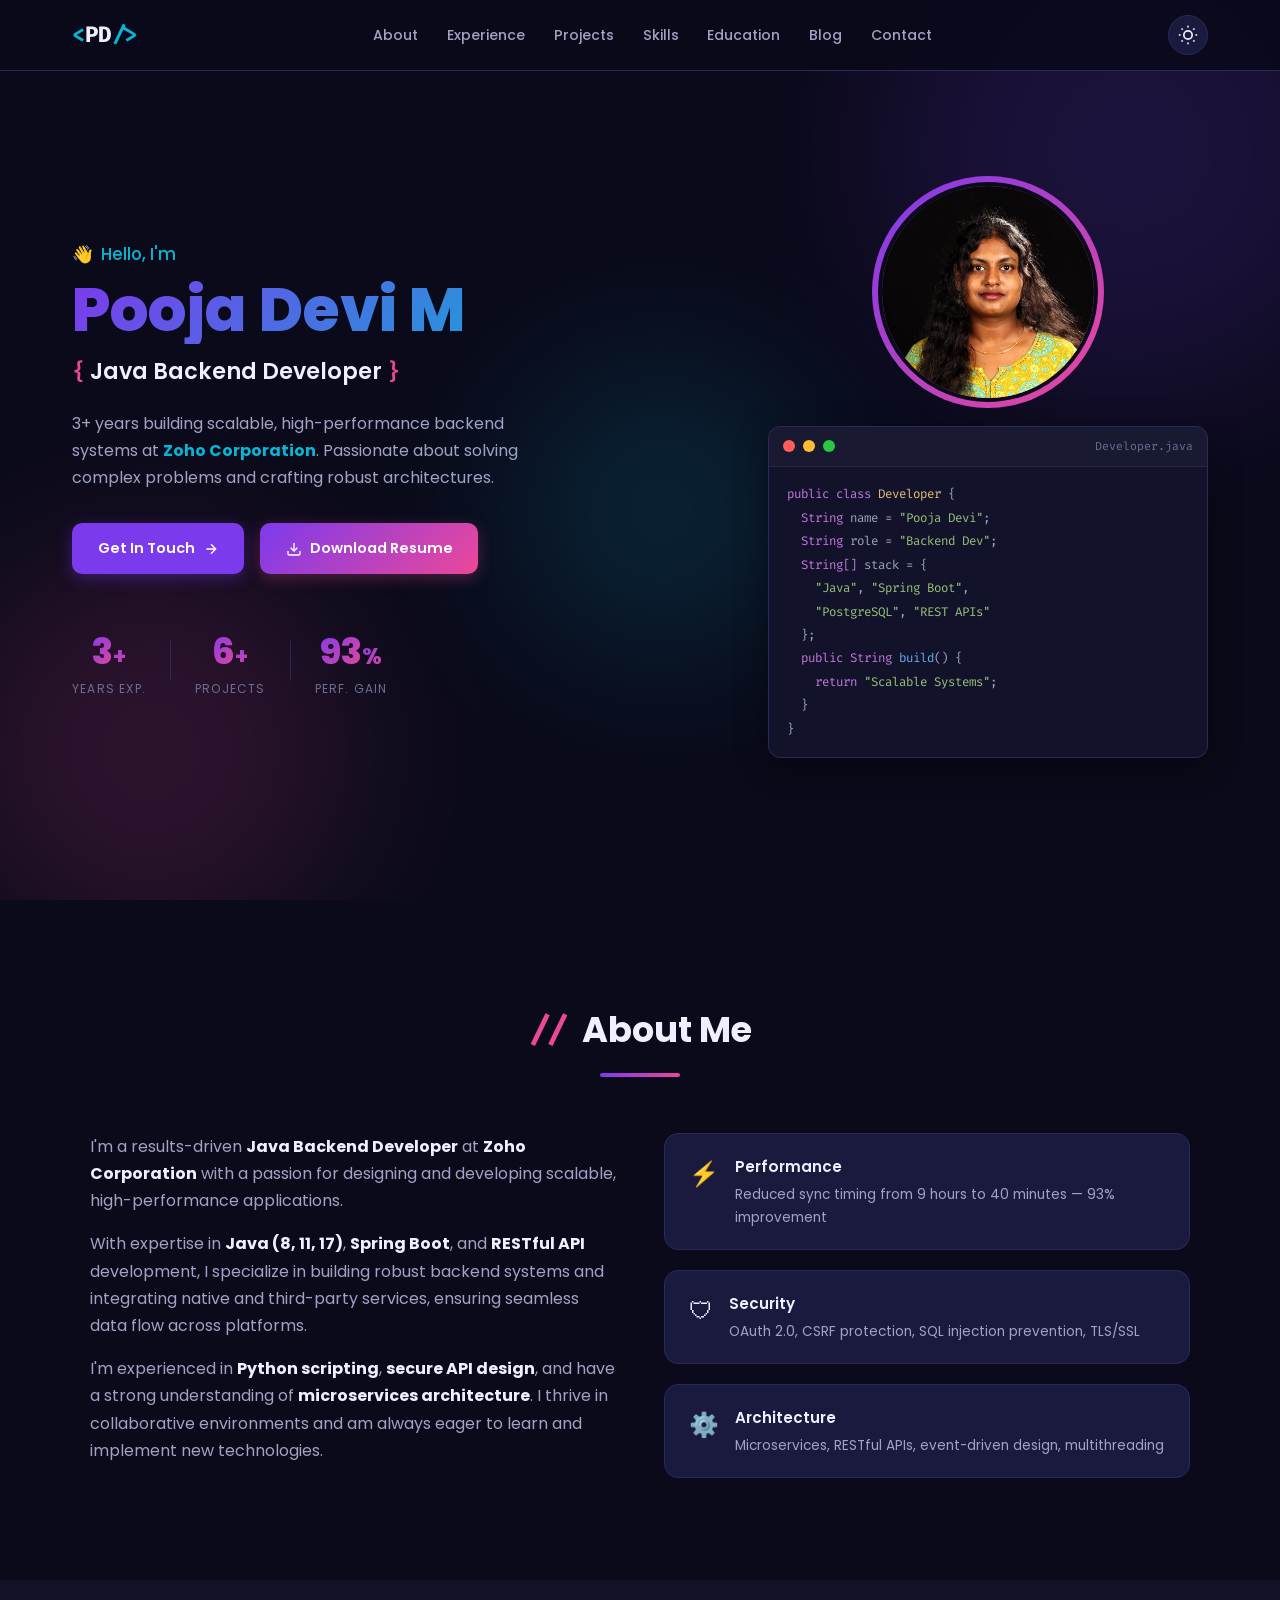
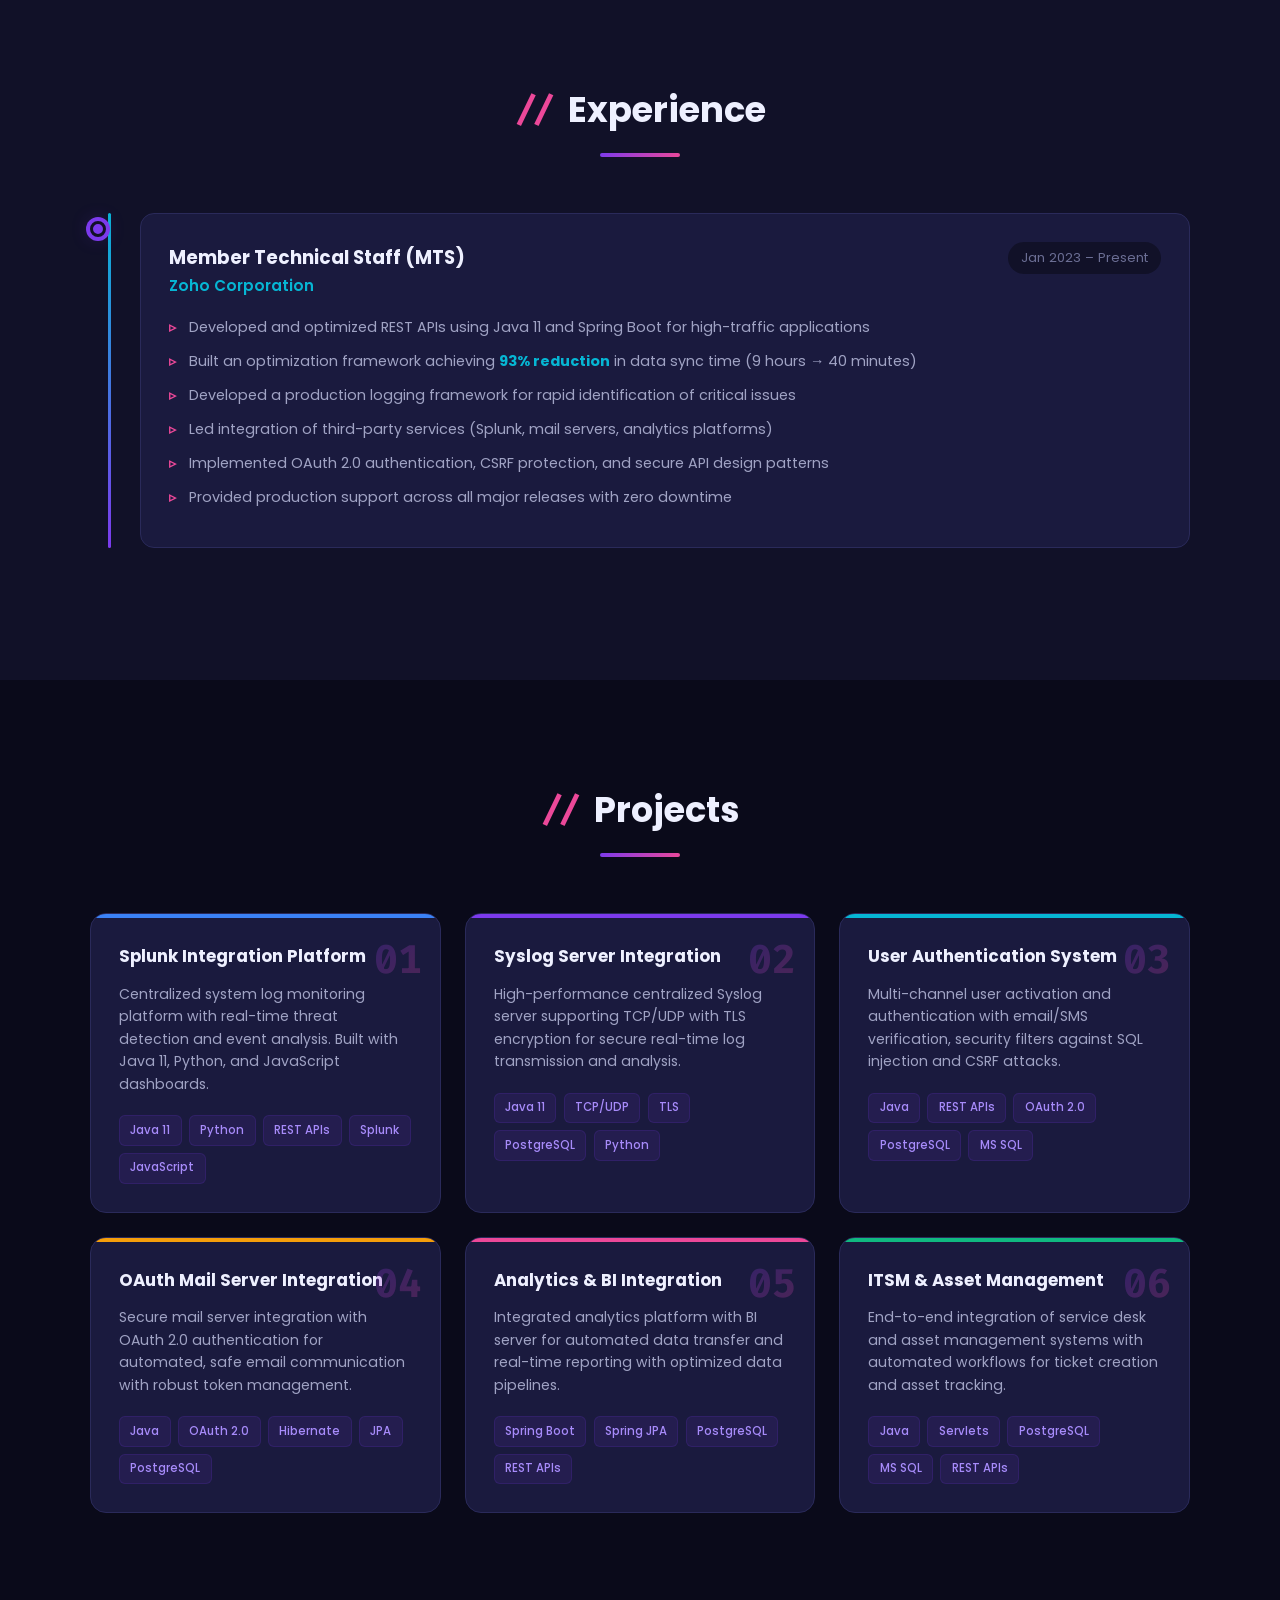
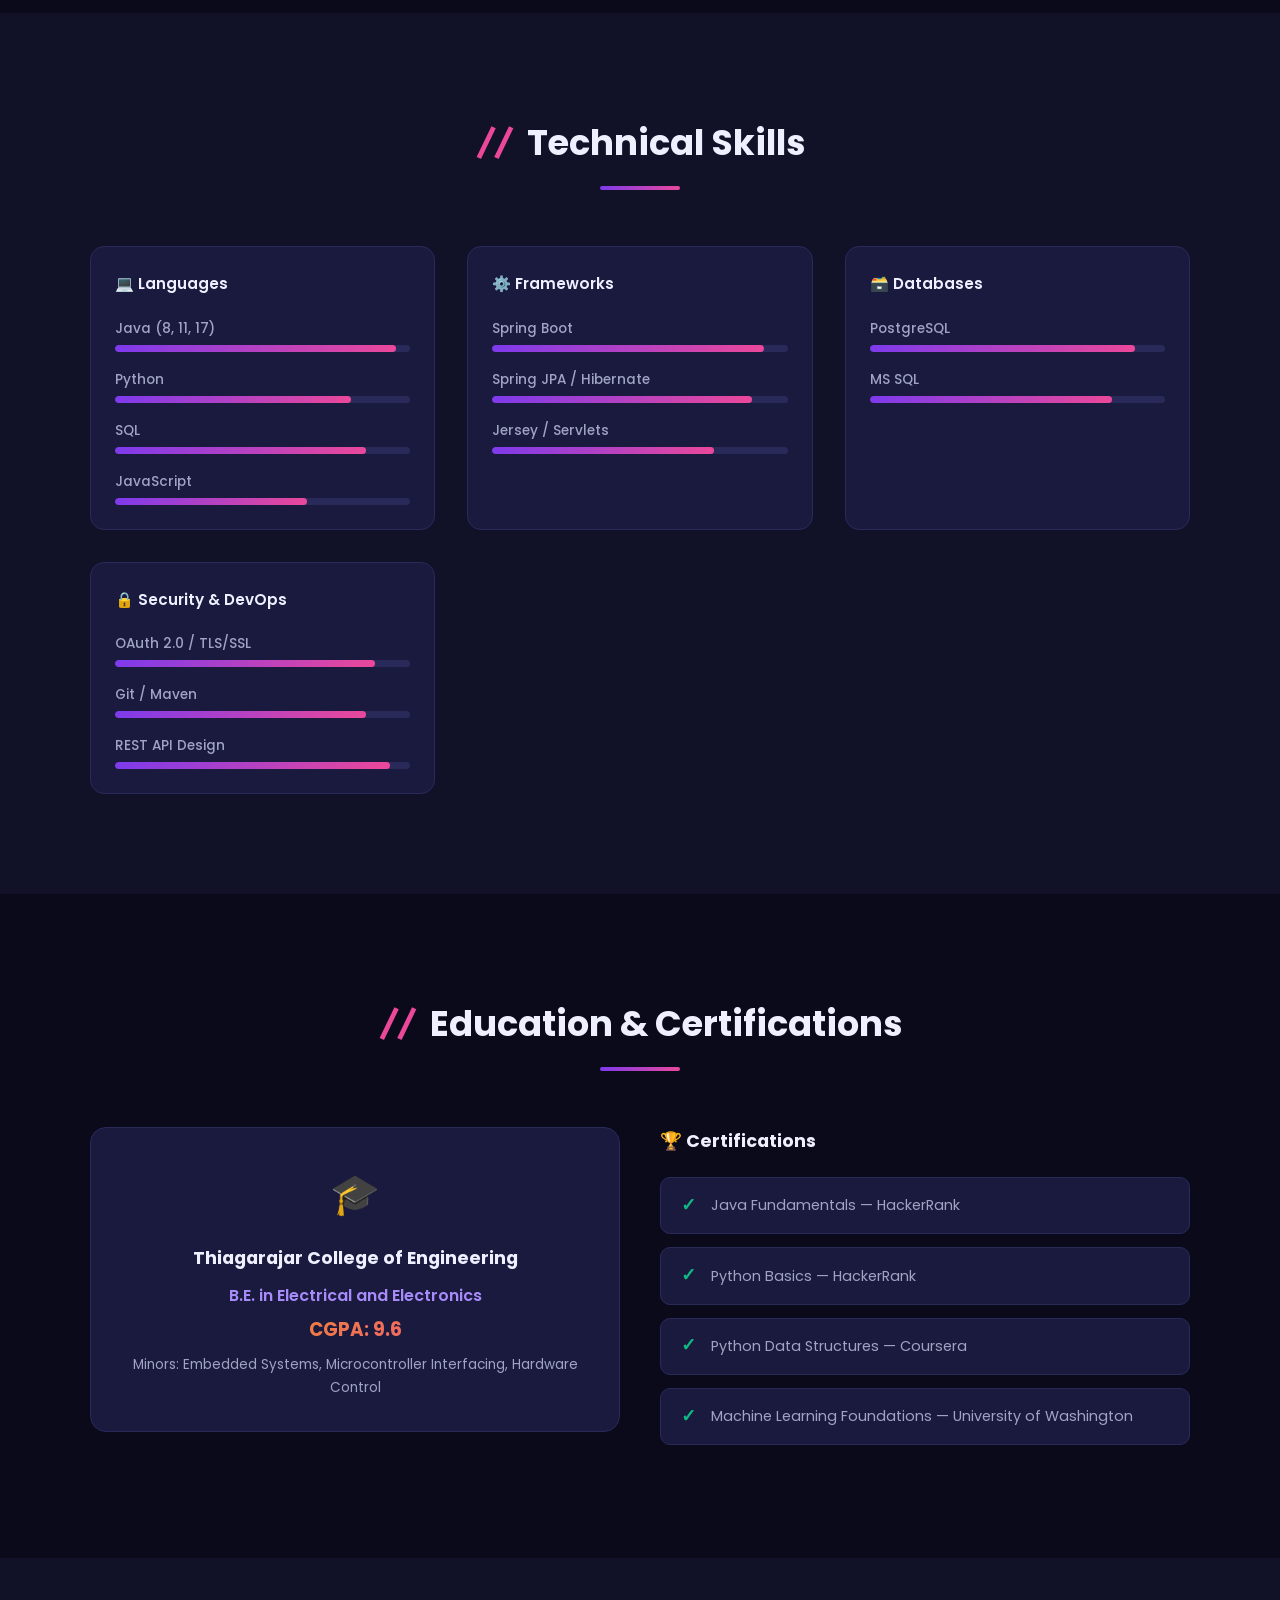
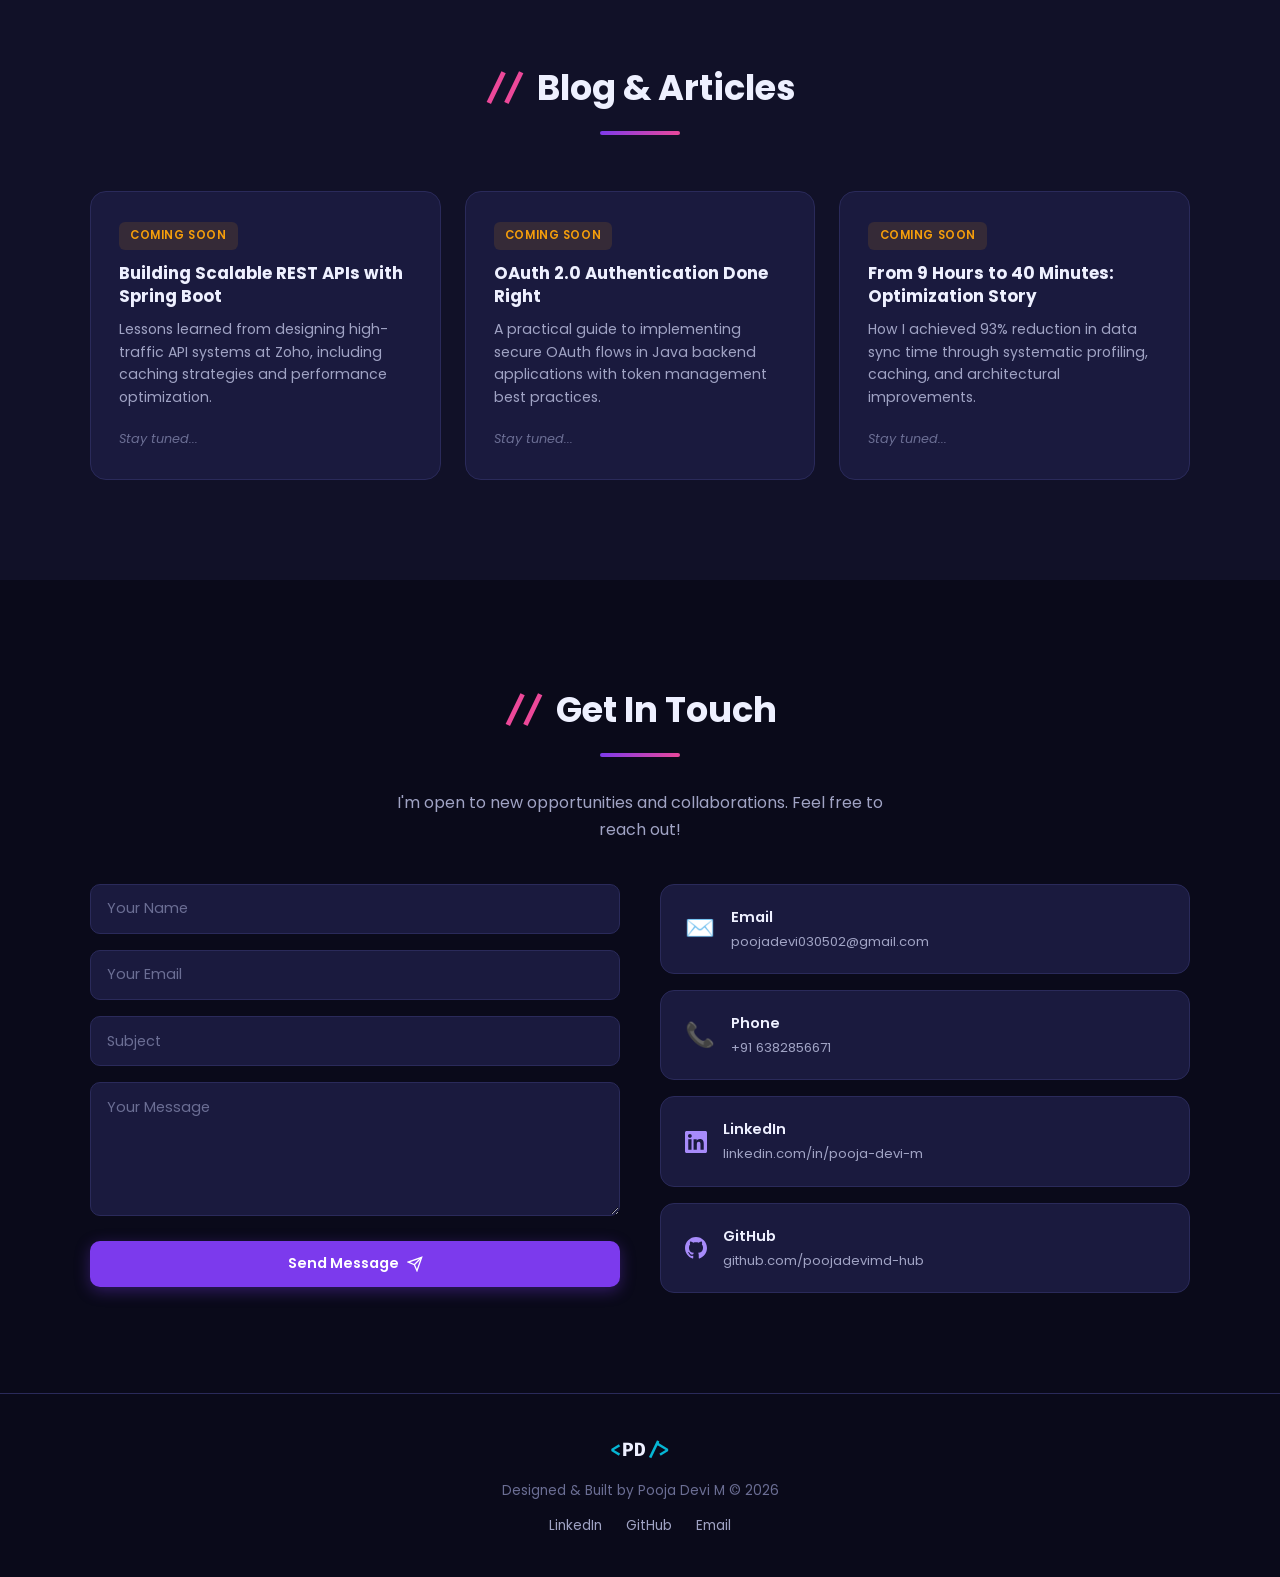
==== commit 14847cd3: "Remove open to work badge" ====
--- a/index.html
+++ b/index.html
@@ -85,9 +85,7 @@
                 <div class="profile-wrapper">
                     <div class="profile-ring"></div>
                     <img src="pooja.png" alt="Pooja Devi M" class="profile-photo">
-                    <div class="profile-badge">
-                        <span>&#9889;</span> Open to Work
-                    </div>
+
                 </div>
                 <div class="code-window">
                     <div class="code-header">
@@ -346,9 +344,11 @@
             <h2 class="section-title"><span class="title-accent">//</span> Get In Touch</h2>
             <p class="contact-intro">I'm open to new opportunities and collaborations. Feel free to reach out!</p>
             <div class="contact-layout">
-                <form class="contact-form" name="contact" method="POST" data-netlify="true" netlify-honeypot="bot-field">
-                    <input type="hidden" name="form-name" value="contact">
-                    <p class="hidden" style="display:none"><label>Don't fill this out: <input name="bot-field"></label></p>
+                <form class="contact-form" action="https://formsubmit.co/poojadevi030502@gmail.com" method="POST">
+                    <input type="hidden" name="_subject" value="Portfolio Contact Form Message">
+                    <input type="hidden" name="_captcha" value="false">
+                    <input type="hidden" name="_next" value="https://poojadevimd-hub.github.io/portfolio/thanks.html">
+                    <input type="text" name="_honey" style="display:none">
                     <div class="form-group">
                         <input type="text" name="name" placeholder="Your Name" required>
                     </div>
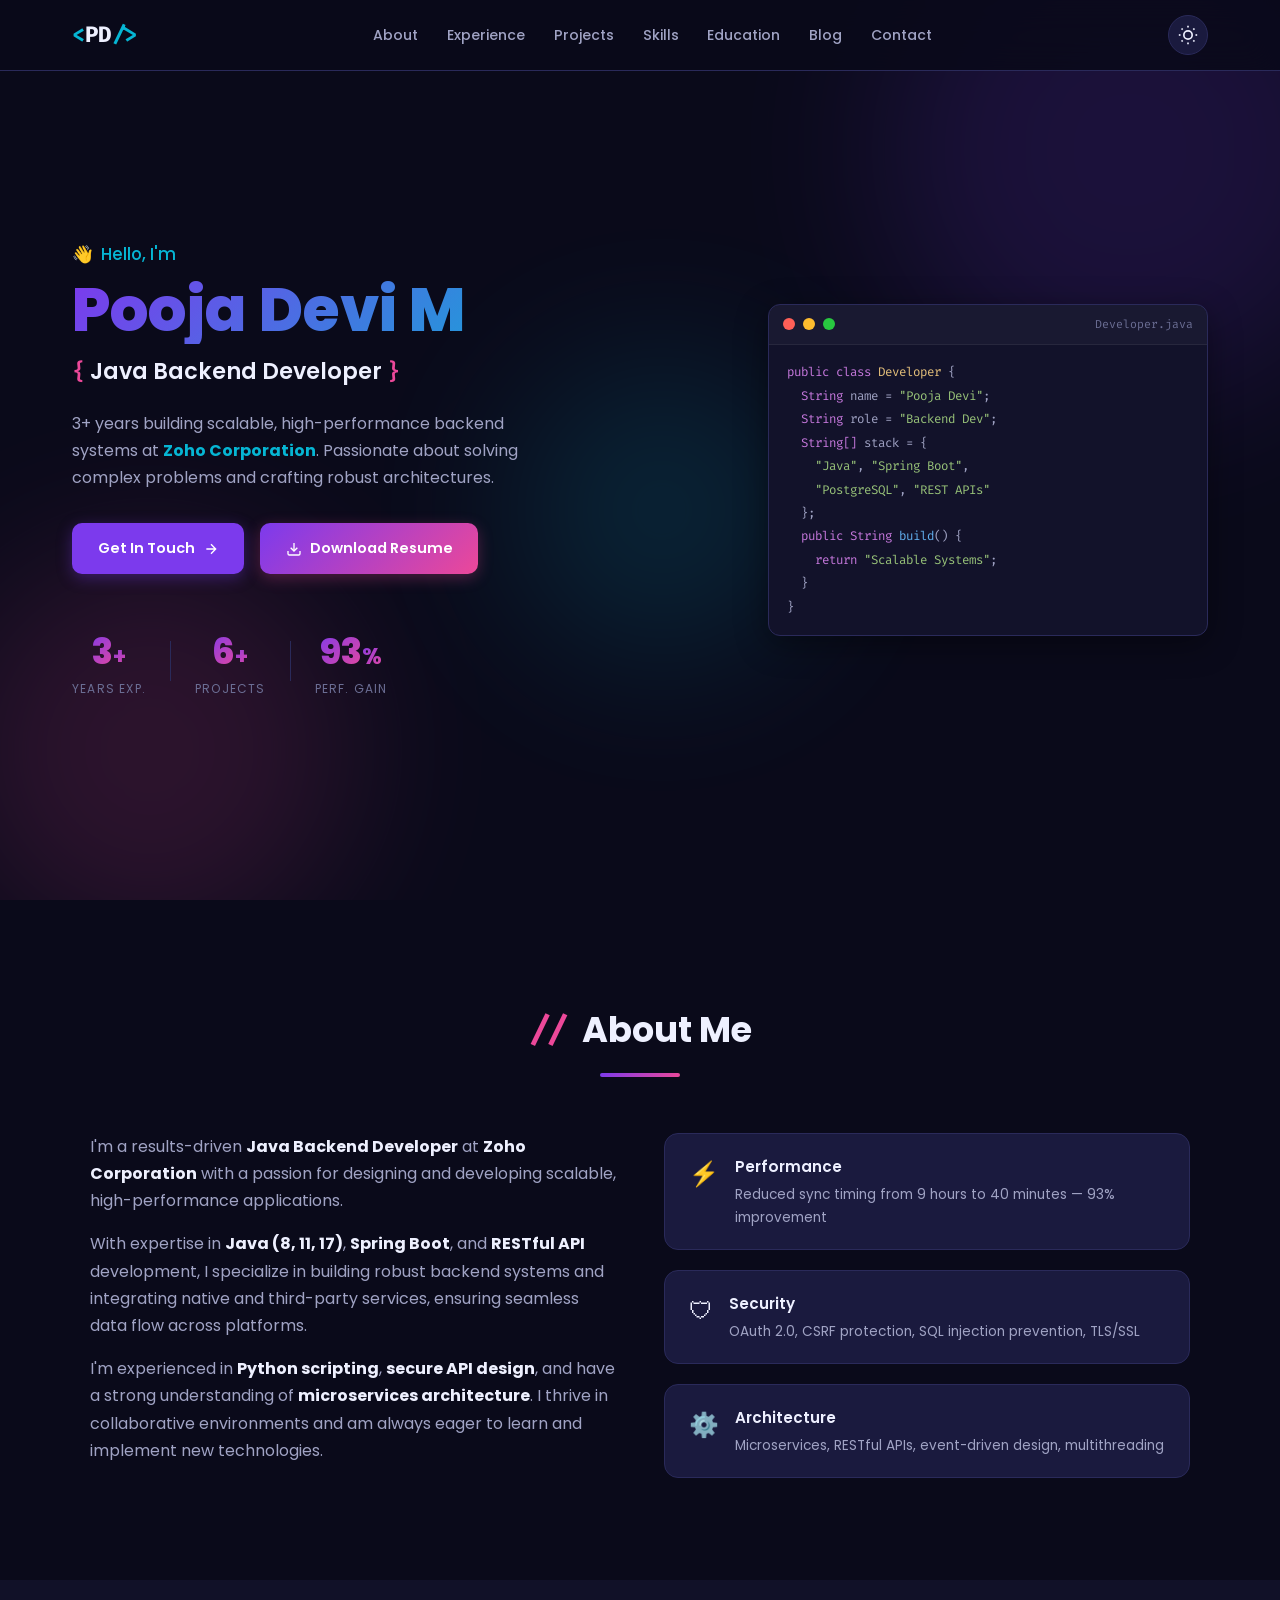
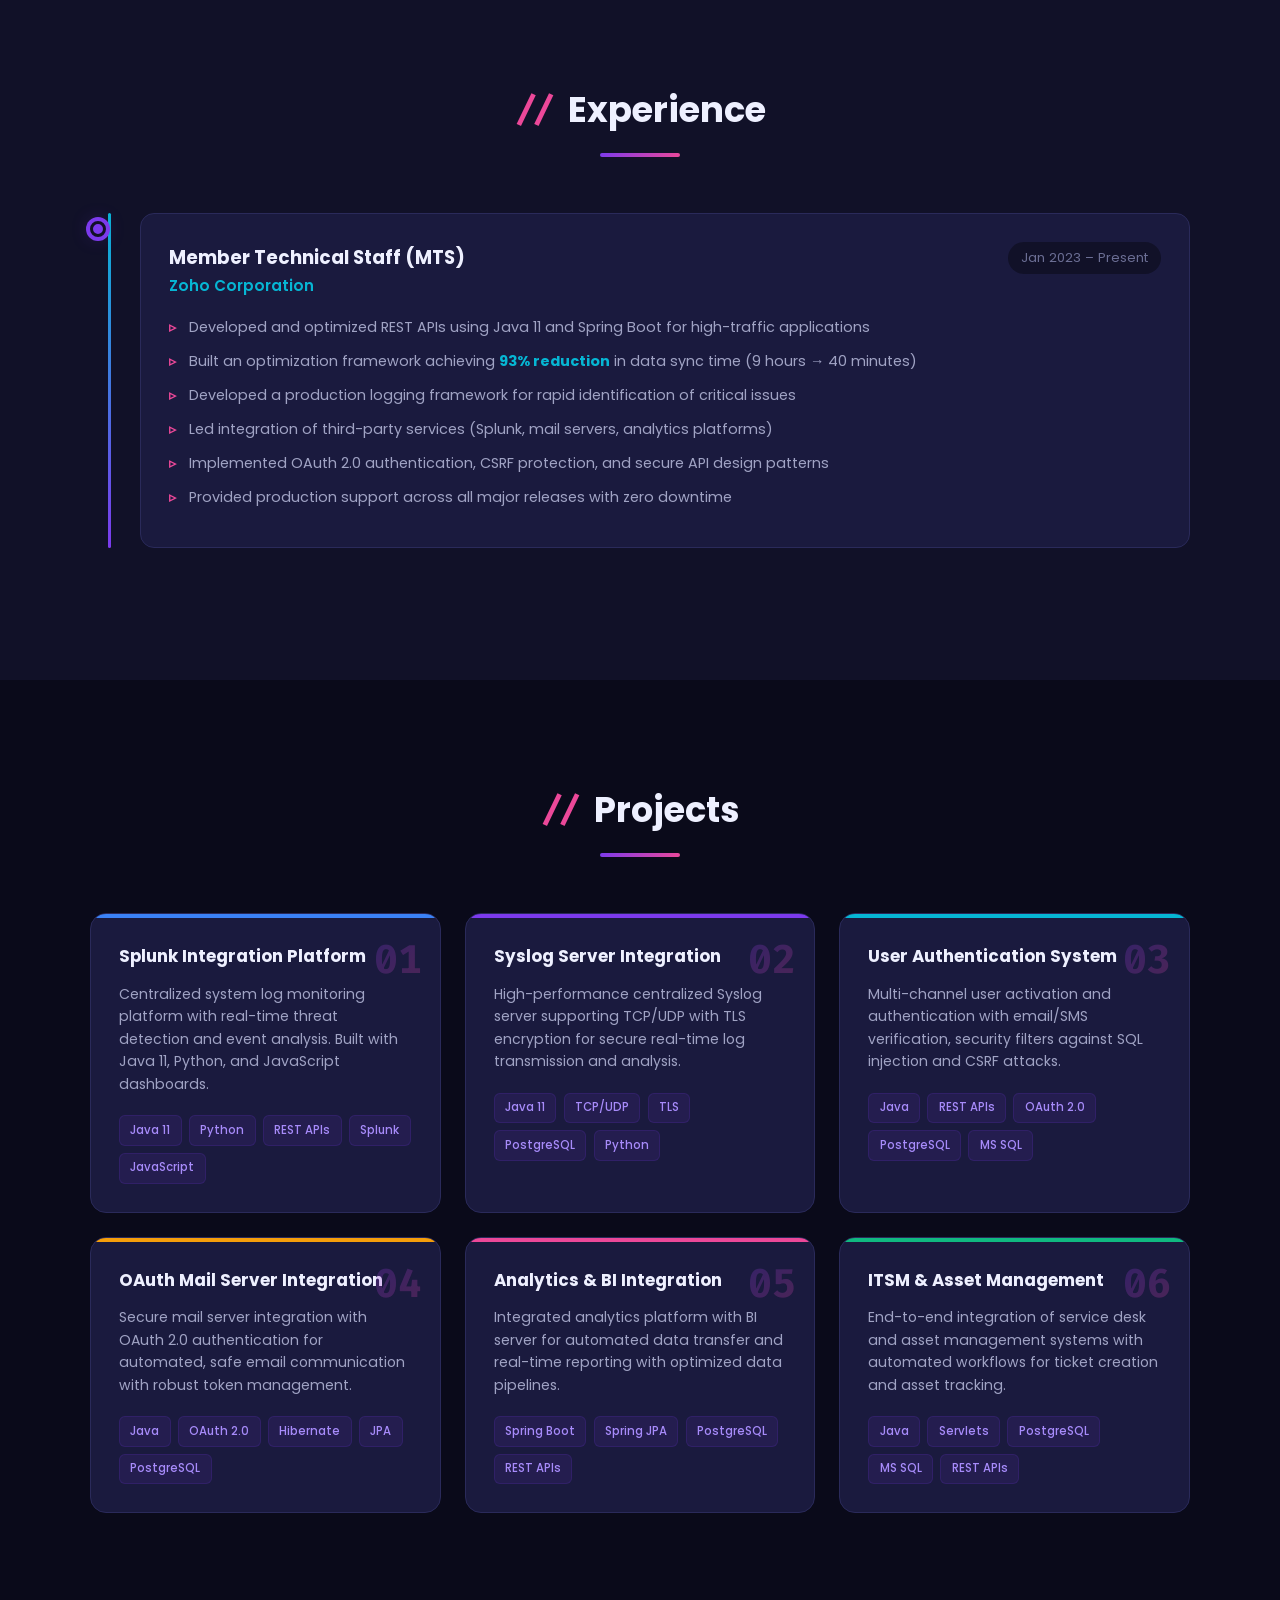
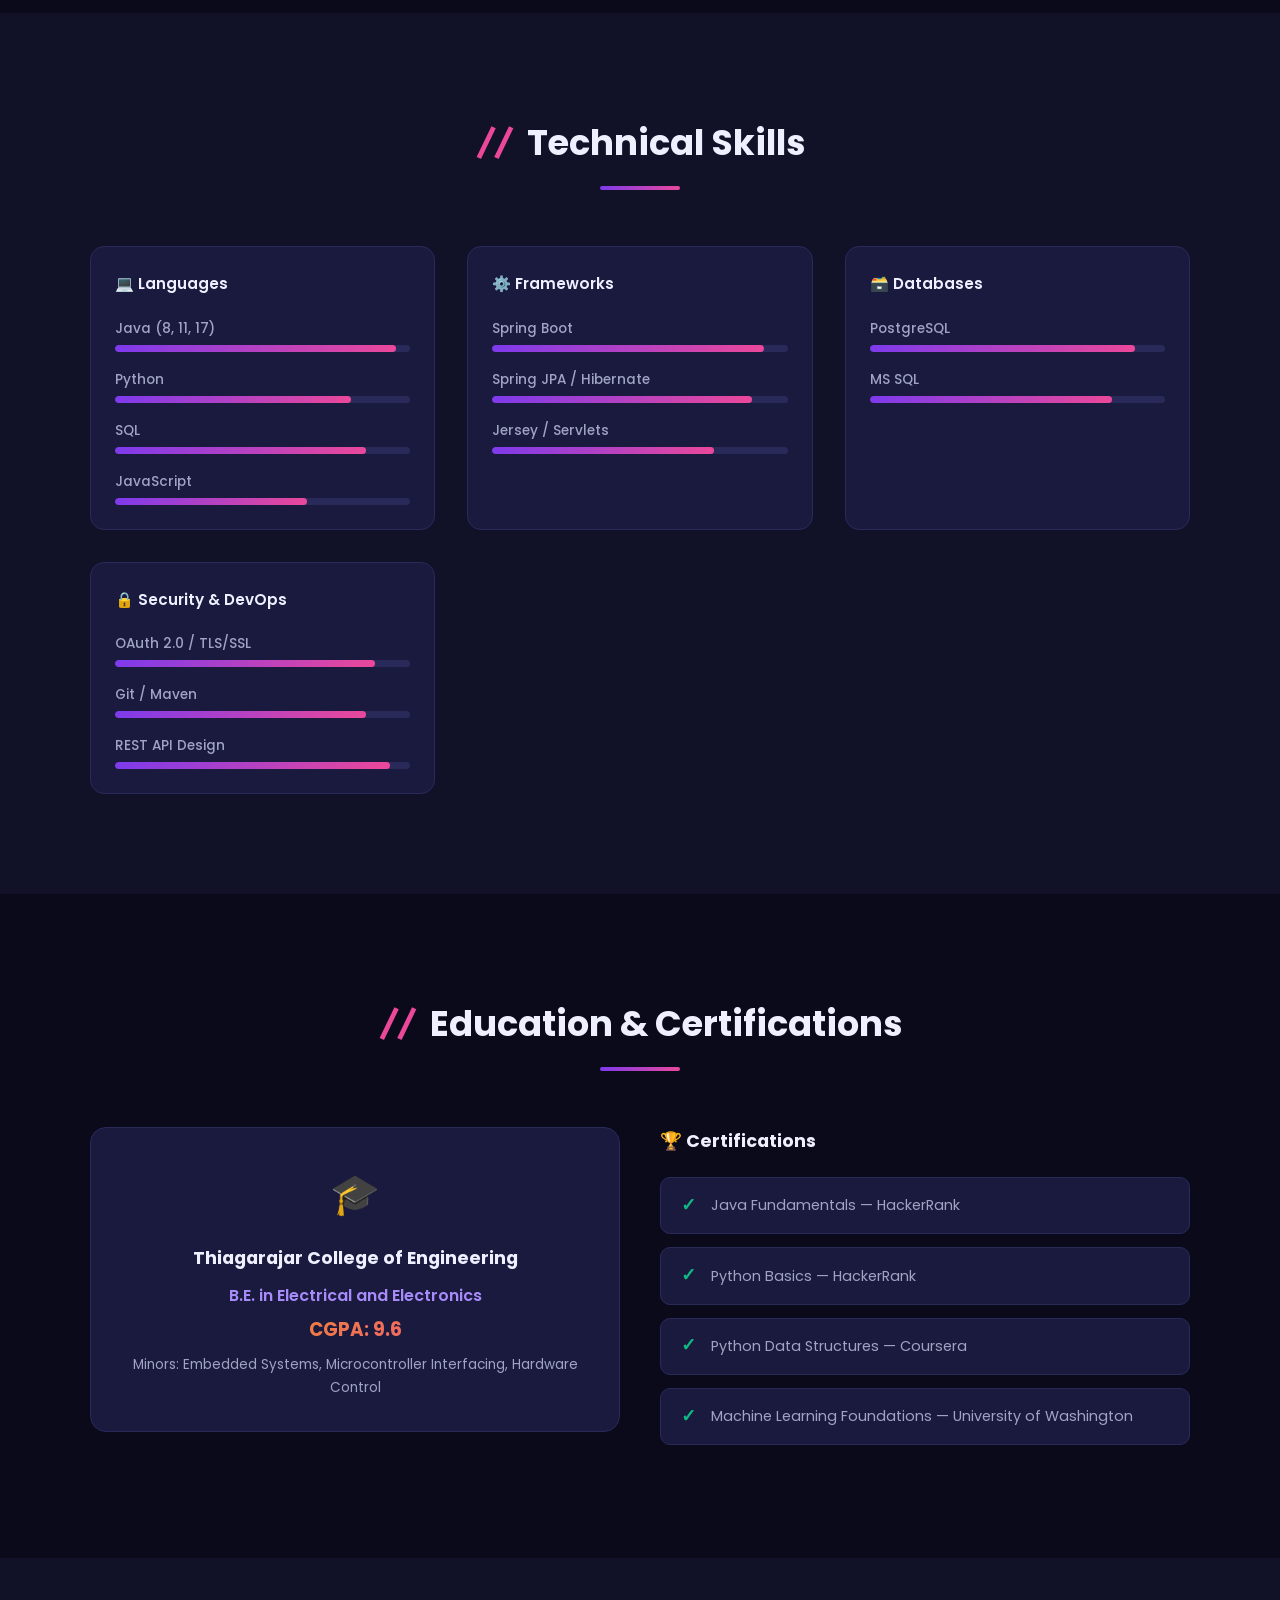
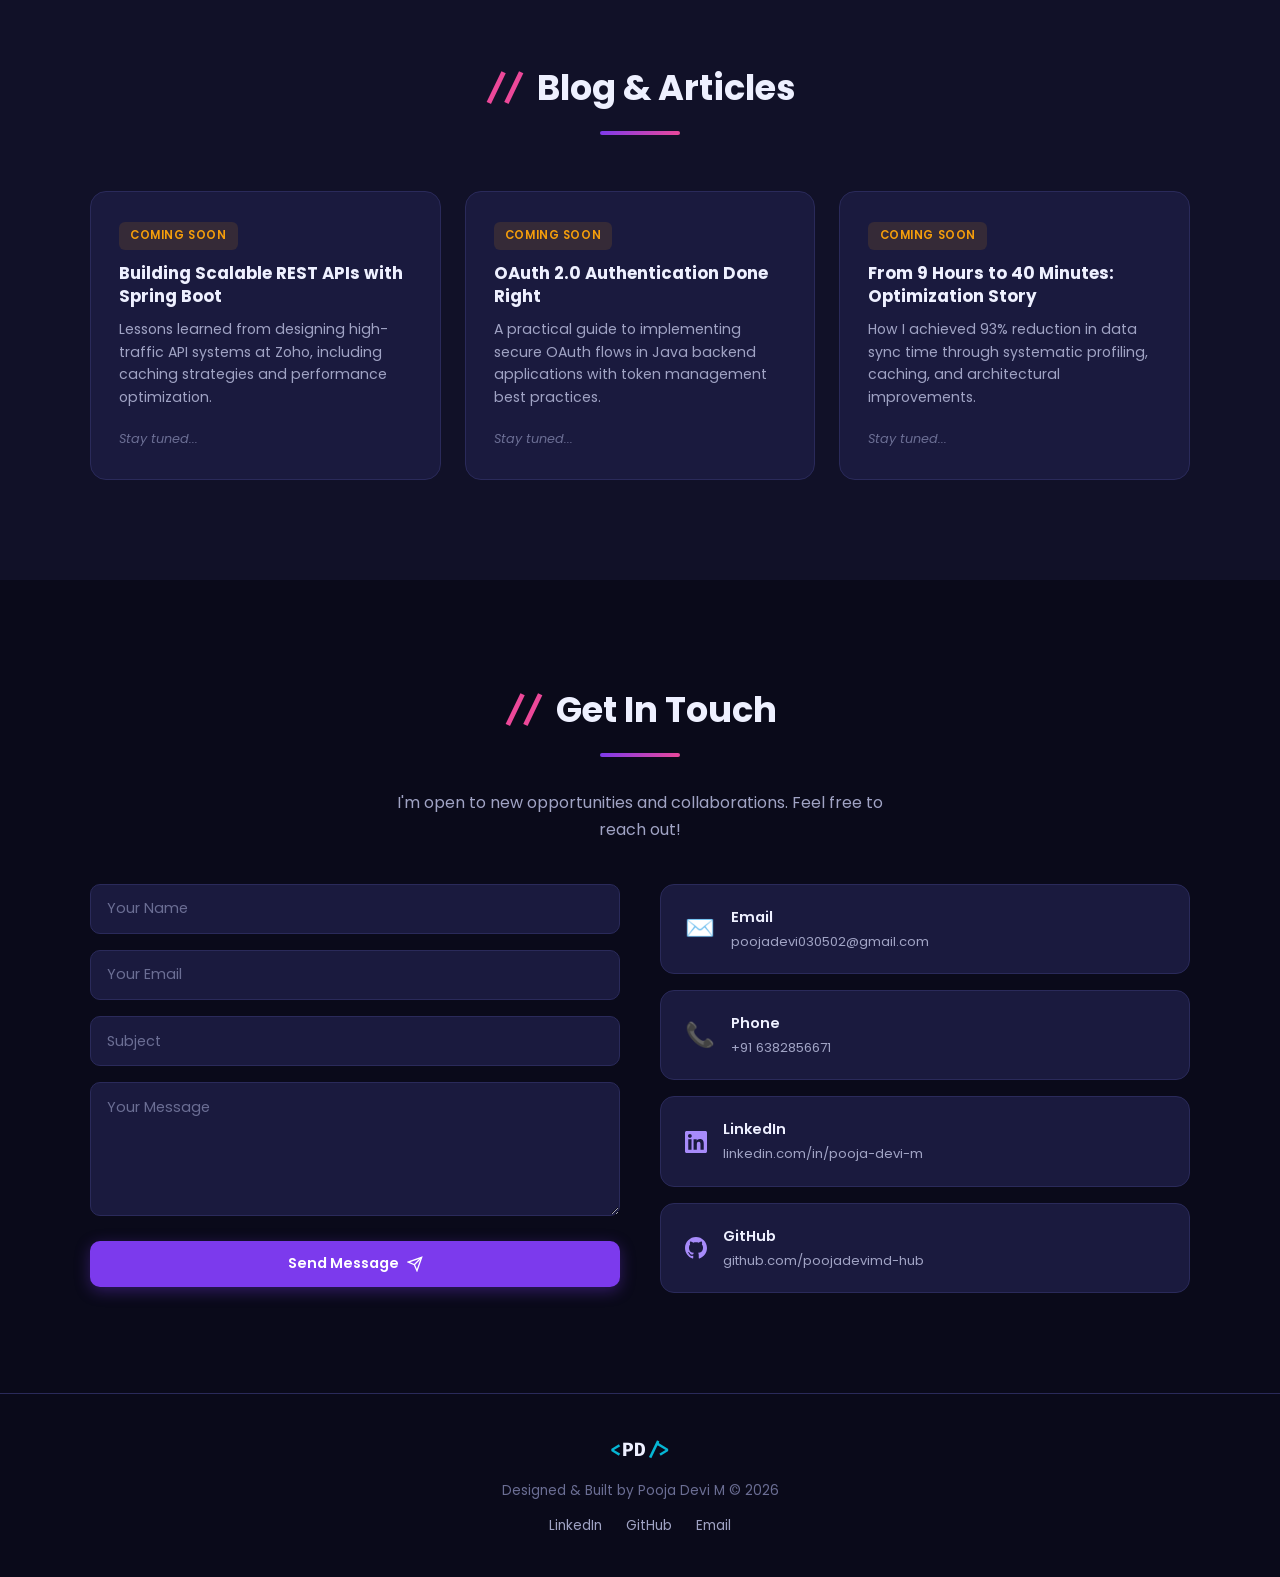
==== commit af062425: "Remove profile photo from portfolio" ====
--- a/index.html
+++ b/index.html
@@ -5,6 +5,13 @@
     <meta name="viewport" content="width=device-width, initial-scale=1.0">
     <title>Pooja Devi M | Java Backend Developer</title>
     <meta name="description" content="Portfolio of Pooja Devi M — Java Backend Developer with 3+ years at Zoho Corporation. Spring Boot, REST APIs, Microservices.">
+    <!-- Open Graph / LinkedIn Preview -->
+    <meta property="og:title" content="Pooja Devi M | Java Backend Developer">
+    <meta property="og:description" content="3+ years building scalable backend systems at Zoho Corporation. Java, Spring Boot, REST APIs, Microservices.">
+    <meta property="og:image" content="">
+    <meta property="og:url" content="https://poojadevimd-hub.github.io/portfolio/">
+    <meta property="og:type" content="website">
+    <meta name="twitter:card" content="summary_large_image">
     <link rel="preconnect" href="https://fonts.googleapis.com">
     <link href="https://fonts.googleapis.com/css2?family=Poppins:wght@300;400;500;600;700;800;900&family=Fira+Code:wght@400;500&display=swap" rel="stylesheet">
     <link rel="stylesheet" href="style.css">
@@ -82,11 +89,6 @@
                 </div>
             </div>
             <div class="hero-visual">
-                <div class="profile-wrapper">
-                    <div class="profile-ring"></div>
-                    <img src="pooja.png" alt="Pooja Devi M" class="profile-photo">
-
-                </div>
                 <div class="code-window">
                     <div class="code-header">
                         <span class="dot red"></span>
--- a/style.css
+++ b/style.css
@@ -456,20 +456,6 @@
     z-index: 1;
 }
 
-.profile-badge {
-    position: absolute;
-    bottom: 5px;
-    right: -10px;
-    background: var(--accent-green);
-    color: #fff;
-    font-size: 0.72rem;
-    font-weight: 600;
-    padding: 0.35rem 0.75rem;
-    border-radius: 20px;
-    z-index: 2;
-    white-space: nowrap;
-    box-shadow: 0 4px 12px rgba(16, 185, 129, 0.4);
-}
 
 /* Code Window */
 .code-window {
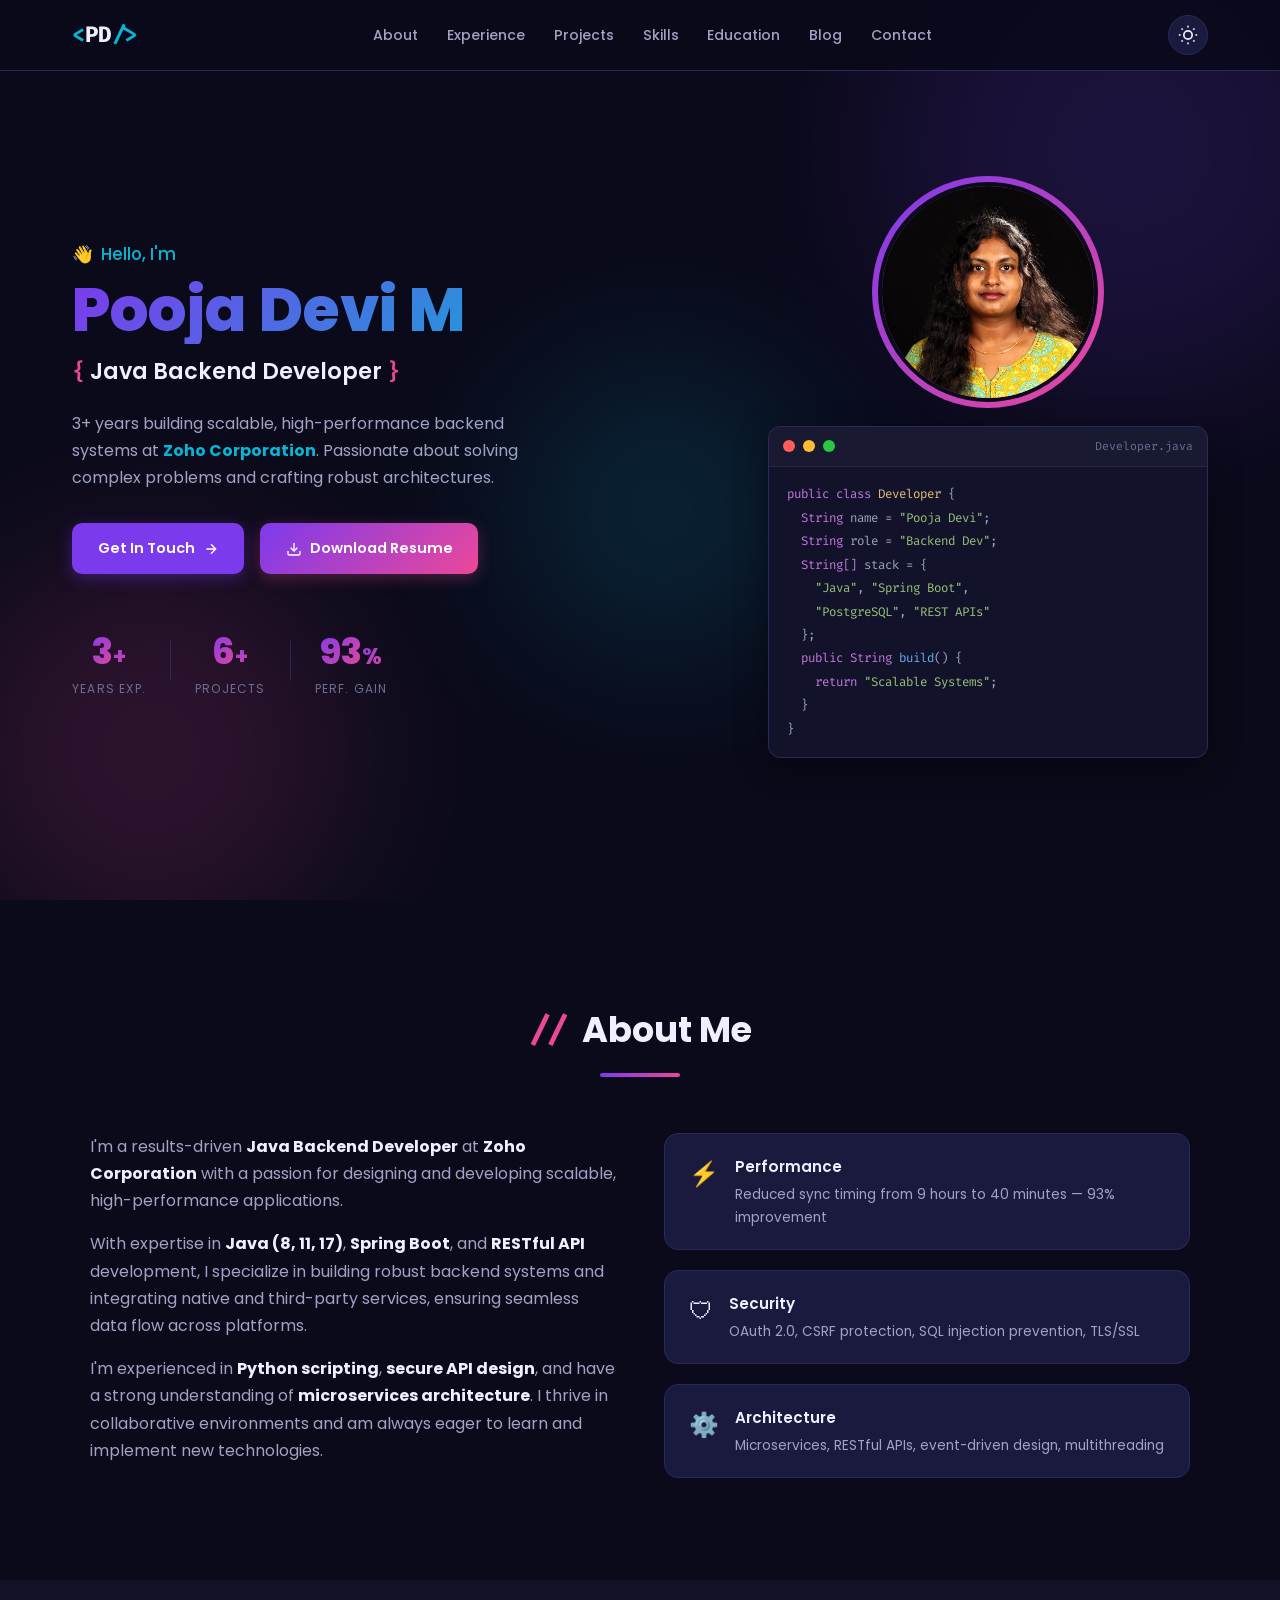
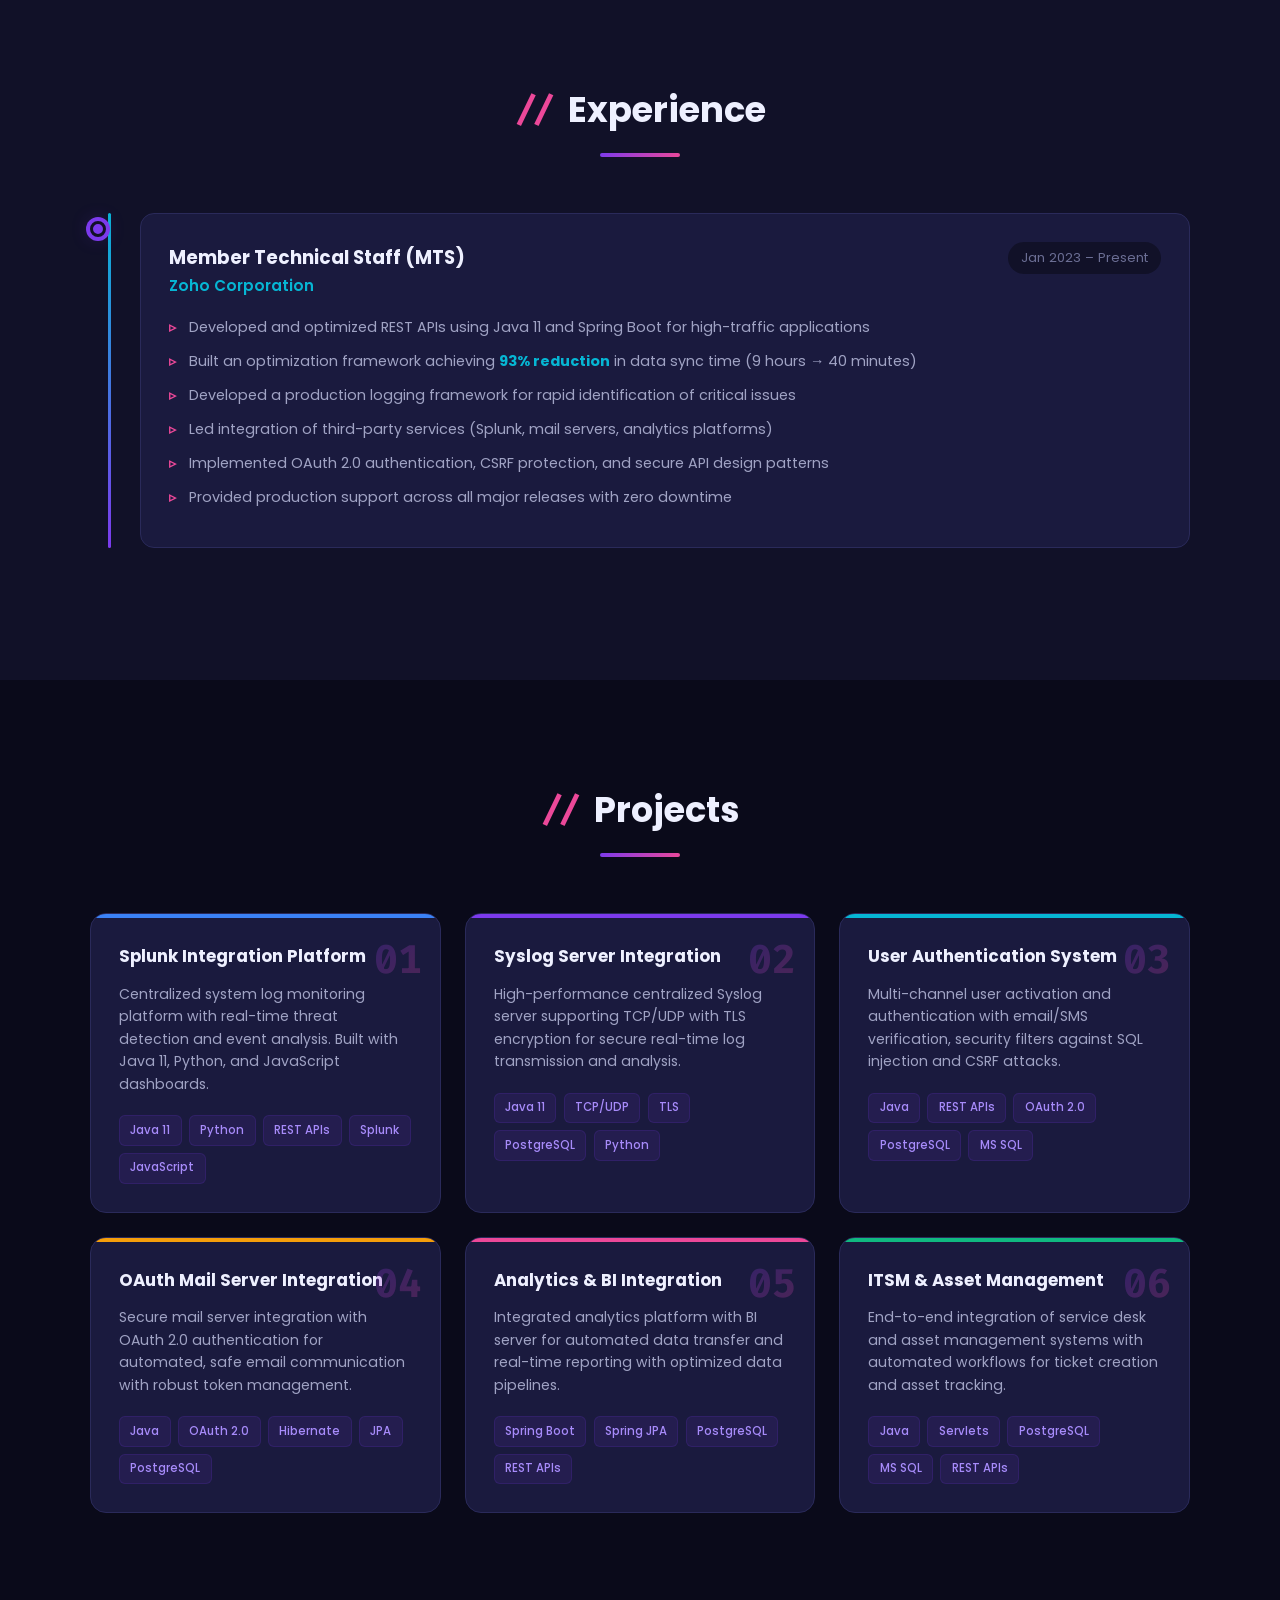
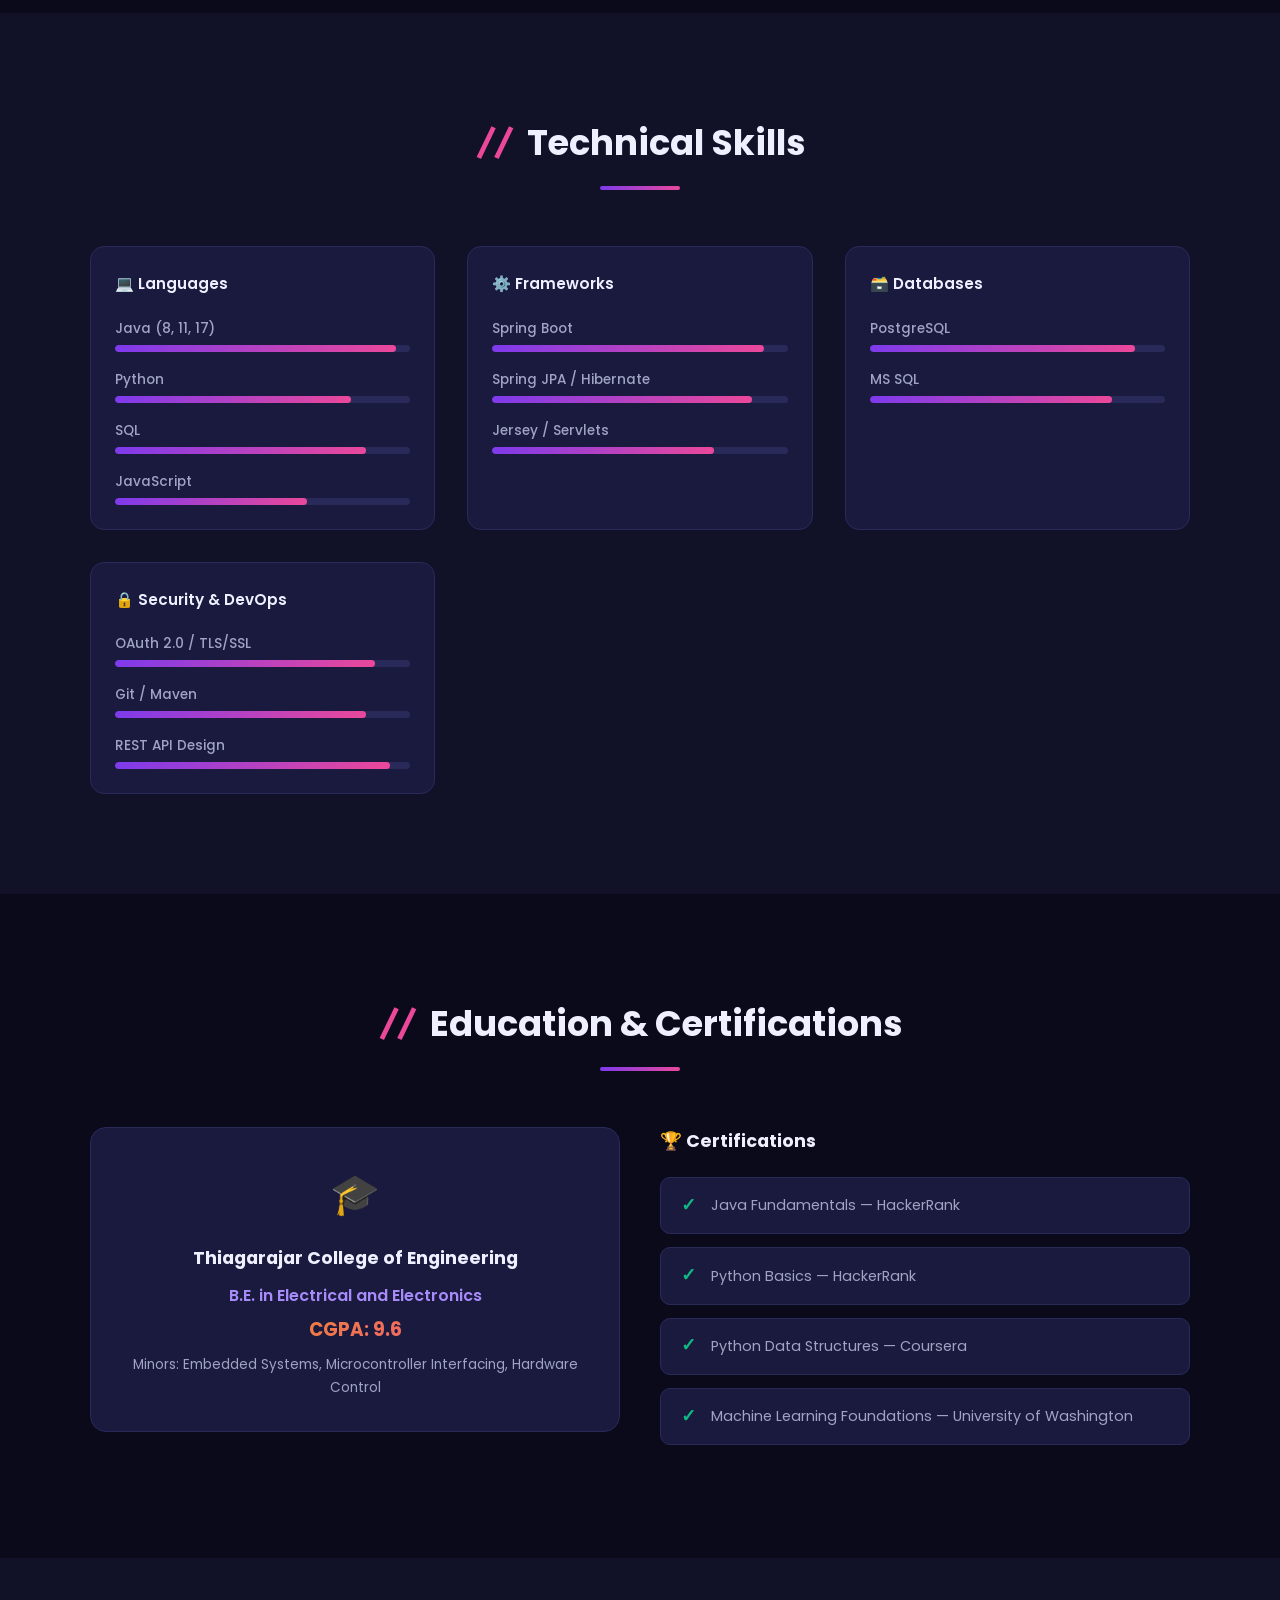
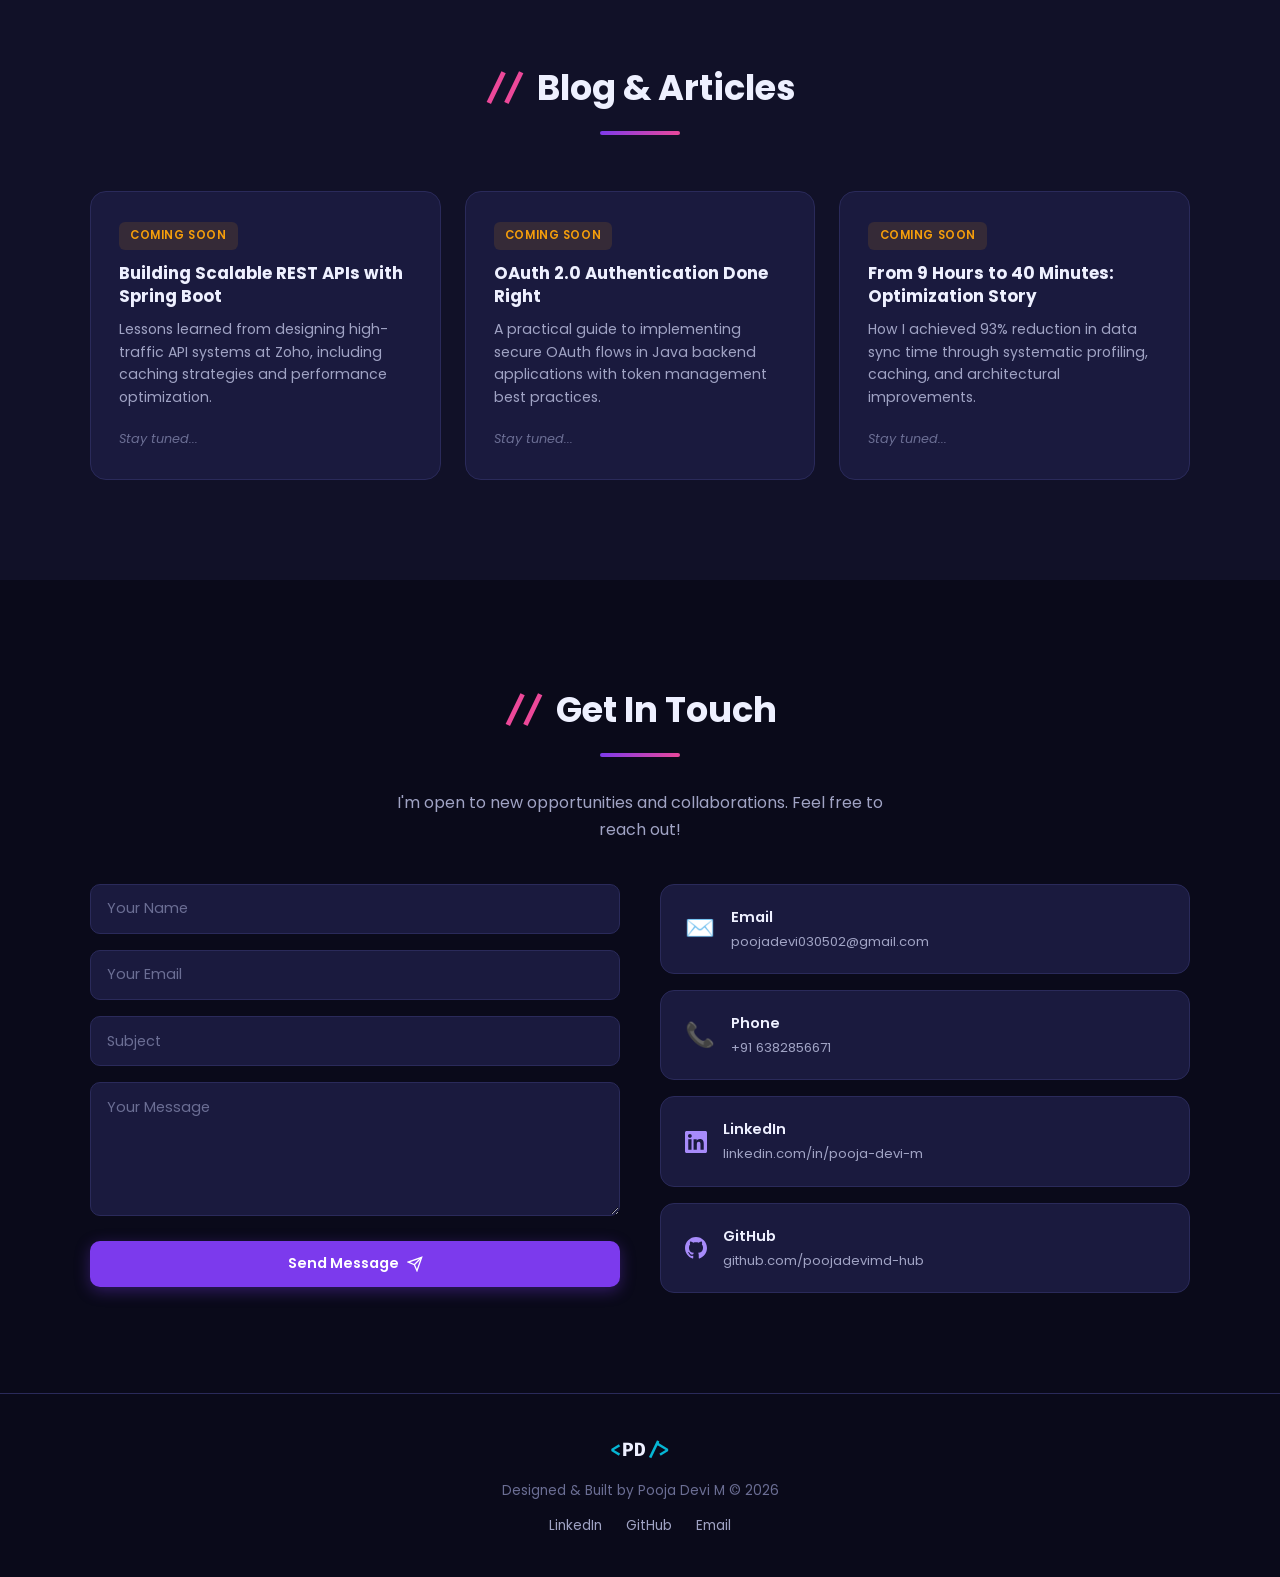
==== commit 345dff6f: "Restore profile photo, update OG tags" ====
--- a/index.html
+++ b/index.html
@@ -8,7 +8,7 @@
     <!-- Open Graph / LinkedIn Preview -->
     <meta property="og:title" content="Pooja Devi M | Java Backend Developer">
     <meta property="og:description" content="3+ years building scalable backend systems at Zoho Corporation. Java, Spring Boot, REST APIs, Microservices.">
-    <meta property="og:image" content="">
+    <meta property="og:image" content="https://poojadevimd-hub.github.io/portfolio/og-banner.html">
     <meta property="og:url" content="https://poojadevimd-hub.github.io/portfolio/">
     <meta property="og:type" content="website">
     <meta name="twitter:card" content="summary_large_image">
@@ -89,6 +89,10 @@
                 </div>
             </div>
             <div class="hero-visual">
+                <div class="profile-wrapper">
+                    <div class="profile-ring"></div>
+                    <img src="pooja.png" alt="Pooja Devi M" class="profile-photo">
+                </div>
                 <div class="code-window">
                     <div class="code-header">
                         <span class="dot red"></span>
